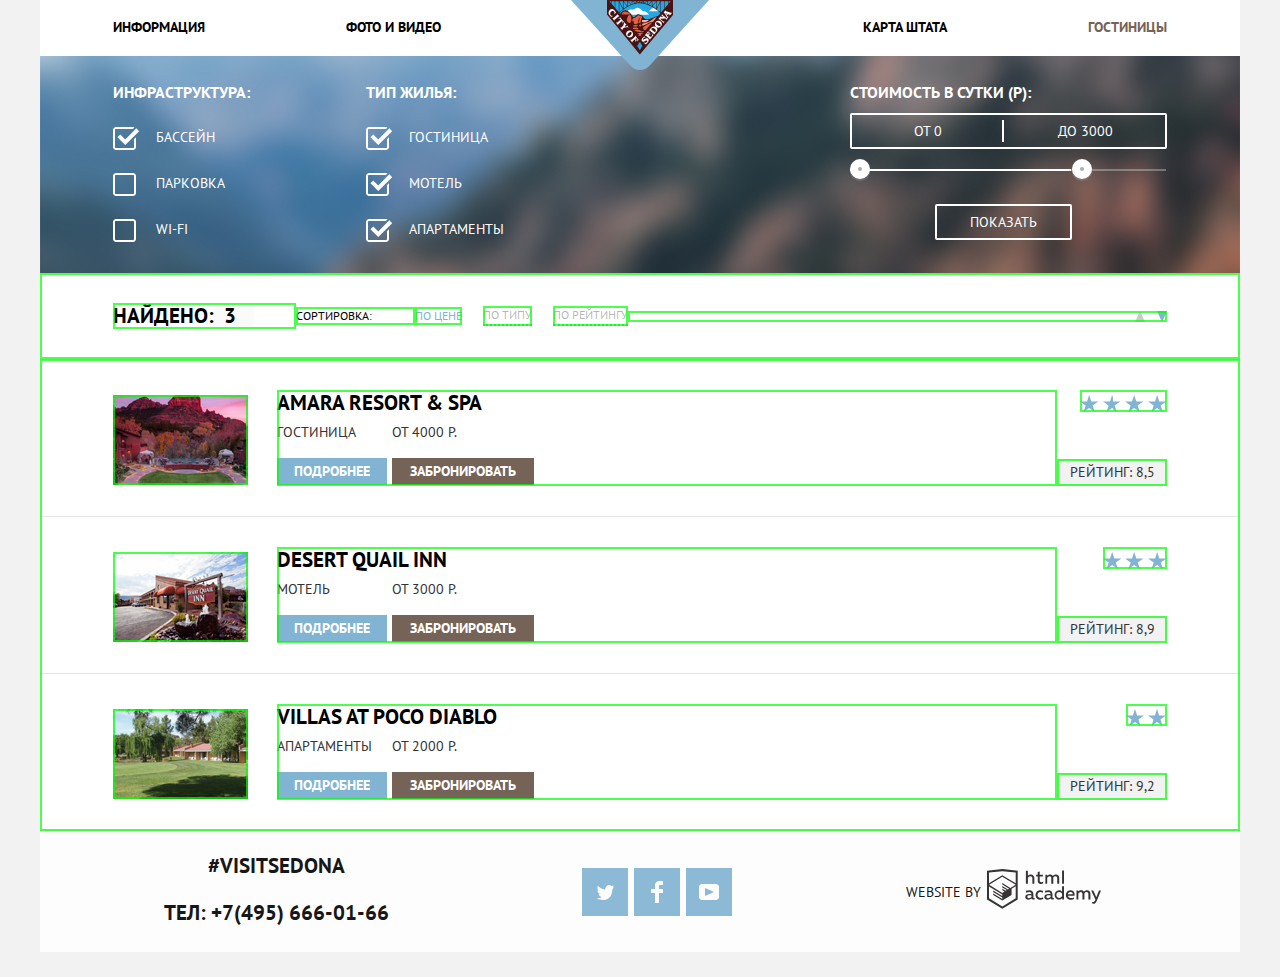
==== catalog.html @ e99c2988 "Сетка на флексах для внутренней страницы" ====
<!DOCTYPE html>
<html class="page" lang="ru">
  <head>
    <meta charset="utf-8">
    <title>HTML Academy: Седона</title>
    <link rel="icon" href="favicon-32.ico">
    <link rel="icon" href="favicon-32.svg" type="image/svg+xml">
    <link rel="apple-touch-icon" href="favicon-152.png">
    <link rel="manifest" href="manifest.webmanifest">
    <link rel="stylesheet" href="css/normalize.css">
    <link rel="stylesheet" href="css/style.css">
  </head>
  <body class="page-body">
    <div сlass="container">
      <header class="catalog-header">
        <nav class="main-navigation">
          <a class="main-header-logo" href="index.html">
            <img src="img/logo.svg" width="138" height="70" alt="Логотип города Седона">
          </a>
          <ul class="site-navigation">
            <li><a href="#">Информация</a></li>
            <li><a href="#">Фото и видео</a></li>
            <li><a href="#">Карта штата</a></li>
            <li class="site-navigation-current"><a>Гостиницы</a></li>
          </ul>
        </nav>
      </header>
      <main class="catalog-content">
        <h1 class="visually-hidden">Поиск гостиницы</h1>
        <section class="filter">
          <h2 class="visually-hidden">Фильтр по гостиницам</h2>
          <form class="form-filter" method="get" action="https://echo.htmlacademy.ru">
              <fieldset class="filter-facilities">
                <legend>Инфраструктура:</legend>
                <ul>
                    <li>
                      <input class="checkbox" type="checkbox" name="pool" id="filter-pool" checked>
                      <label for="filter-pool">Бассейн</label>   
                    </li>
                    <li>
                      <input class="checkbox" type="checkbox" name="parking" id="filter-parking">
                      <label for="filter-parking">Парковка</label>
                    </li>
                    <li>
                      <input class="checkbox" type="checkbox" name="wifi" id="filter-wifi">
                      <label for="filter-wifi">Wi-Fi</label>
                    </li>
                  </ul>
              </fieldset>
              <fieldset class="filter-type">
                <legend>Тип жилья:</legend>
                <ul>
                  <li>
                    <input class="checkbox" type="checkbox" name="hotel" id="filter-hotel" checked>
                    <label for="filter-hotel">Гостиница</label>
                  </li>
                  <li>
                    <input class="checkbox" type="checkbox" name="motel" id="filter-motel" checked>
                    <label for="filter-motel">Мотель</label>
                  </li>
                  <li>    
                    <input class="checkbox" type="checkbox" name="aparts" id="filter-aparts" checked>
                    <label for="filter-aparts">Апартаменты</label>
                  </li>
              </ul>
              </fieldset>
              <fieldset class="filter-cost">
                  <legend>Стоимость в сутки (Р):</legend>
                    <div class="range-filter">
                      <div class="cost-range">
                        <label for="filter-min-cost">От
                        <input class="input-cost" type="number" name="min-cost" id="filter-min-cost" value="0" min="0" max="4000">
                        </label>
                        <svg width="2" height="22" viewBox="0 0 2 22" fill="none" xmlns="http://www.w3.org/2000/svg">
                          <rect width="2" height="22" fill="white"/>
                        </svg>
                        <label for="filter-max-cost">До
                        <input class="input-cost" type="number" name="max-cost" id="filter-max-cost" value="3000" min="0" max="4000">
                        </label>
                      </div>
                      <div class="range-controls">
                        <div class="scale">
                          <div class="bar" style="width: 70%; margin-left: 0%"></div>
                        </div>
                        <div class="toggle toggle-min" tabindex="0" style="left: 0%"></div>
                        <div class="toggle toggle-max" tabindex="0" style="left: 70%"></div>
                      </div>
                    </div>
                    <button class="filter-button" type="submit">Показать</button>      
                </fieldset>
                
            </form>
        </section>
        <section class="sorting">
          <h2 class="visually-hidden">Сортировка</h2>
          <label>Найдено:<input class="sorting-number" type="number" name="found-amount" disabled value="3"></label>
          <span>Сортировка:</span>
          <ul class="sorting-buttons">
            <li>
              <button type="button" disabled>По цене</button>
            </li>
            <li>
              <button type="button">По типу</button>
            </li>
            <li>
              <button type="button">По рейтингу</button>
            </li>
          </ul>
          <div class="buttons-up-down">
            <div class="sorting-ascending"></div>
            <div class="sorting-descending"></div>
          </div>
        </section>
        <section class="result">
          <h2 class="visually-hidden">Список найденных гостиниц</h2>
          <ul class="result-list">
              <li class="result-item">
                  <img class="item-picture" src="img/amara.jpg" width="135" height="90" alt="Фото гостиницы Amara Resort & Spa">
                  <span class="stars stars-4">4 звезды</span>
                  <div class="item-info">
                    <h3><a class="result-item-name hotel" href="#">Amara Resort & Spa</a></h3>
                    <p class="item-price">
                      <span>Гостиница</span>
                      <span>От 4000 Р.</span>
                    </p>
                    <div class="list-buttons">
                      <a class="detailed" href="#">Подробнее</a>
                      <button class="reserve" type="submit">Забронировать</button>
                    </div>
                    
                  </div>
                  <span class="rating">Рейтинг: 8,5</span>
              </li>
              <li class="result-item">
                  <img class="item-picture" src="img/desert-inn.jpg" width="135" height="90" alt="Фото гостиницы Desert Quail Inn">
                  <span class="stars stars-3">3 звезды</span>
                  <div class="item-info">
                    <h3><a class="result-item-name motel" href="#">Desert Quail Inn</a></h3>
                    <p class="item-price">
                      <span>Мотель</span>
                      <span>От 3000 Р.</span>
                    </p>
                    <div class="list-buttons">
                      <a class="detailed" href="#">Подробнее</a>
                      <button class="reserve" type="submit">Забронировать</button>
                    </div>
                  
                  </div>
                  <span class="rating">Рейтинг: 8,9</span>
              </li>
              <li class="result-item">
                  <img class="item-picture" src="img/villas.jpg" width="135" height="90" alt="Фото гостиницы Villas at Poco Diablo">
                  <span class="stars stars-2">2 звезды</span>
                  <div class="item-info">
                    <h3><a class="result-item-name apparts" href="#">Villas at Poco Diablo</a></h3>
                    <p class="item-price">
                      <span>Апартаменты</span>
                      <span>От 2000 Р.</span>
                    </p>
                    <div class="list-buttons">
                      <a class="detailed" href="#">Подробнее</a>
                      <button class="reserve" type="submit">Забронировать</button>
                    </div>
                  
                  </div>
                  <span class="rating">Рейтинг: 9,2</span>
              </li>
          </ul>
    
        </section>

      </main>
      <footer class="main-footer">
    
        <div class="footer-contacts catalog">
          <section class="contacts">
            <h2 class="visually-hidden">Контактная информация</h2>
            <p>#visitsedona</p>
            <a class="footer-phone" href="tel:+74956660166">тел: +7(495) 666-01-66</a>
          </section>
          <section class="social">
            <h2 class="visually-hidden">Ссылки на соцсети</h2>
            <ul class="social-icons">
              <li>
                <a class="social-button twitter" href="#">
                  <svg width="17" height="17" viewBox="0 0 17 17" fill="none" xmlns="http://www.w3.org/2000/svg">
                    <path d="M10.95 1.14409C12.635 0.648089 13.934 1.41409 14.527 2.32309C15.2 2.09209 15.858 1.84209 16.538 1.61509C16.5249 2.30145 16.2117 2.94761 15.681 3.38309C16.366 3.55309 16.985 2.89209 16.985 2.89209C16.816 3.89209 15.979 4.68009 15.422 4.91609C15.191 11.6661 12.247 16.1331 5.34501 15.9981H4.89901C4.48901 15.9981 0.735007 15.5381 0.00100708 14.1111C2.27201 14.3071 3.89401 13.6891 4.69401 12.9341C3.73401 12.6341 2.01501 12.4571 1.71501 9.98409C2.06401 10.0901 2.27901 10.2121 2.90501 10.1031C1.70501 9.24709 0.374007 8.53009 0.448007 6.33009C0.733007 6.65809 1.51501 6.86609 1.78801 6.80209C1.08501 6.56109 -0.181993 3.44209 0.894007 1.85009C2.71201 3.70409 4.62901 5.45609 8.04601 5.62309C8.25401 3.33009 9.18301 1.79309 10.95 1.14409Z" fill="white"/>
                  </svg>
                  <span class="visually-hidden">Twitter</span>
                </a>
              </li>
              <li>
                <a class="social-button facebook" href="#">
                  <svg width="12" height="22" viewBox="0 0 12 22" fill="none" xmlns="http://www.w3.org/2000/svg">
                    <path d="M12 4V0H8C5.79086 0 4 1.79086 4 4V8H0V12H4V22H8V12H12V8H8V4H12Z" fill="white"/>
                  </svg>
                  <span class="visually-hidden">Facebook</span>
                </a>
              </li>
              <li>
                <a class="social-button youtube" href="#">
                  <svg width="20" height="16" viewBox="0 0 20 16" fill="none" xmlns="http://www.w3.org/2000/svg">
                    <path fill-rule="evenodd" clip-rule="evenodd" d="M3 0H17C18.65 0 20 1.35 20 3V13C20 14.65 18.65 16 17 16H3C1.35 16 0 14.65 0 13V3C0 1.35 1.35 0 3 0ZM6.027 4.002V11.998L15.014 8L6.027 4.002Z" fill="white"/>
                  </svg>
                  <span class="visually-hidden">YouTube</span>
                </a>
              </li>
            </ul>
          </section>
          <p class="copyright">Website by 
            <a class="copyright-link" href="https://htmlacademy.ru/intensive/htmlcss">
              <svg width="115" height="41" viewBox="0 0 115 41" fill="none" xmlns="http://www.w3.org/2000/svg">
                <path fill-rule="evenodd" clip-rule="evenodd" d="M15.5197 1.05737H15.3509L0 2.71895V31.4945L15.3509 40.8382L30.7018 31.4945V2.71895L15.5197 1.05737ZM77.0183 2.62185H75.0876V15.7311H77.0183V2.62185ZM40.8619 2.63264V7.76843C41.6131 6.9864 42.6386 6.5436 43.7105 6.53843C44.6823 6.47908 45.6329 6.84495 46.3253 7.54479C47.0177 8.24462 47.3866 9.21244 47.3399 10.2068V15.7634H45.367V10.4658C45.4231 9.94897 45.2754 9.43059 44.9566 9.02553C44.6377 8.62047 44.174 8.36218 43.6683 8.3079H43.3518C42.3456 8.36979 41.4321 8.9295 40.9041 9.80764V15.7634H38.8995V2.63264H40.8619ZM77.0183 31.4837H75.2775V30.0595C74.4828 31.1353 73.23 31.7538 71.9119 31.7211C69.4751 31.5528 67.5825 29.4822 67.5825 26.9845C67.5825 24.4867 69.4751 22.4162 71.9119 22.2479C73.1195 22.2052 74.2818 22.7203 75.0771 23.6505V18.3205H77.0183V31.4837ZM47.0656 30.0595C47.263 30.0515 47.4583 30.0152 47.6459 29.9516V31.3866C47.2482 31.5404 46.826 31.6172 46.4009 31.6132C45.6482 31.6769 44.9394 31.2429 44.639 30.5342C43.7036 31.31 42.5302 31.7227 41.3261 31.6995C39.733 31.6995 38.256 30.804 38.256 28.9482C38.256 26.65 40.3661 25.9379 42.1702 25.9379C42.9402 25.9505 43.707 26.0408 44.4596 26.2076V25.884C44.4596 24.805 43.6578 23.9742 42.1491 23.9742C41.0585 23.9764 39.9804 24.2116 38.9839 24.6647V22.8305C40.0678 22.451 41.204 22.2506 42.3495 22.2371C44.8394 22.2371 46.3693 23.4455 46.3693 26.1753V29.4121C46.3546 29.5668 46.401 29.721 46.4981 29.8406C46.5951 29.9601 46.7349 30.035 46.8862 30.0487H47.0656V30.0595ZM40.2711 28.8403C40.298 29.229 40.4761 29.5905 40.7655 29.844C41.055 30.0974 41.4317 30.2217 41.8115 30.189H41.9275C42.8819 30.1906 43.7973 29.8022 44.4702 29.11V27.5779C43.842 27.4414 43.2026 27.3655 42.5605 27.3513C41.5055 27.3513 40.2817 27.7074 40.2817 28.8403H40.2711ZM56.0229 22.9384C55.1962 22.4632 54.2596 22.2246 53.3115 22.2479H52.9422C51.7332 22.2873 50.5891 22.8166 49.7619 23.7192C48.9347 24.6218 48.4923 25.8236 48.5321 27.06V27.5024C48.6957 30.0004 50.805 31.8921 53.2482 31.7318C54.2519 31.7555 55.2477 31.5452 56.1601 31.1168V29.2718C55.3769 29.7215 54.4945 29.9591 53.5963 29.9624C52.5199 30.0288 51.4963 29.4793 50.9385 28.5356C50.3806 27.5918 50.3806 26.4095 50.9385 25.4658C51.4963 24.522 52.5199 23.9725 53.5963 24.039C54.461 24.0357 55.3066 24.2989 56.0229 24.7942V22.9384ZM66.1514 30.0595C66.3488 30.0515 66.5441 30.0152 66.7317 29.9516V31.3866C66.334 31.5404 65.9118 31.6172 65.4867 31.6132C64.734 31.6769 64.0252 31.2429 63.7248 30.5342C62.7894 31.31 61.616 31.7227 60.4119 31.6995C58.8188 31.6995 57.3417 30.804 57.3417 28.9482C57.3417 26.65 59.4518 25.9379 61.256 25.9379C62.0259 25.9505 62.7928 26.0408 63.5454 26.2076V25.884C63.5454 24.805 62.7436 23.9742 61.2349 23.9742C60.1443 23.9764 59.0662 24.2116 58.0697 24.6647V22.8305C59.1536 22.451 60.2897 22.2506 61.4353 22.2371C63.9252 22.2371 65.455 23.4455 65.455 26.1753V29.4121C65.4404 29.5668 65.4868 29.721 65.5838 29.8406C65.6809 29.9601 65.8207 30.035 65.972 30.0487H66.1514V30.0595ZM59.855 29.8481C59.5632 29.5943 59.3837 29.2311 59.3569 28.8403H59.378C59.378 27.7074 60.5385 27.3513 61.6569 27.3513C62.299 27.3655 62.9383 27.4414 63.5665 27.5779V29.11C62.8937 29.8022 61.9782 30.1906 61.0239 30.189H60.9078C60.5263 30.2247 60.1469 30.1019 59.855 29.8481ZM69.3271 26.9305C69.3271 25.2859 70.6308 23.9526 72.239 23.9526L72.2601 24.0066C73.4742 24.0066 74.5742 24.7382 75.0665 25.8732V28.0311C74.5856 29.1871 73.4673 29.9296 72.239 29.9084C70.6308 29.9084 69.3271 28.5752 69.3271 26.9305ZM83.3486 22.2479C86.8408 22.2479 88.0541 25.1395 87.4844 27.7397H80.922C81.1436 29.3582 82.6839 30.0163 84.2876 30.0163C85.2509 30.0196 86.2027 29.8021 87.0729 29.3797V31.1061C86.0736 31.5421 84.9939 31.7519 83.9078 31.7211C81.2385 31.7211 78.8963 30.189 78.8963 26.9521C78.8362 25.7502 79.2482 24.5736 80.0408 23.6841C80.8334 22.7945 81.9408 22.2658 83.1165 22.2155H83.3486V22.2479ZM80.8693 26.1753C80.9704 24.8237 82.1216 23.8104 83.4436 23.9095H83.4858C84.1064 23.8531 84.7196 24.08 85.1612 24.5295C85.6028 24.979 85.8275 25.6051 85.7752 26.24H80.8693V26.1753ZM89.489 31.4621V22.4961H91.2298V23.575C91.9777 22.7197 93.041 22.2229 94.1628 22.2047C95.2951 22.1328 96.3712 22.7163 96.9482 23.7153C97.7407 22.8335 98.8477 22.3161 100.018 22.2803C100.952 22.2327 101.859 22.6011 102.507 23.2901C103.154 23.9792 103.478 24.9213 103.394 25.8732V31.4837H101.39V25.9271C101.437 25.4734 101.306 25.0191 101.024 24.6647C100.743 24.3104 100.336 24.0852 99.8917 24.039H99.6174C98.7512 24.0941 97.9525 24.536 97.4335 25.2474V31.4837H95.4289V25.9271C95.4728 25.47 95.3357 25.0139 95.0481 24.6611C94.7606 24.3082 94.3467 24.088 93.8991 24.0497H93.6881C92.7466 24.1344 91.8915 24.6449 91.3564 25.4416V31.5161H89.5312L89.489 31.4621ZM113.977 22.4745H111.972L109.324 29.2718L106.306 22.4853H104.196L108.417 31.5484L108.237 32.0016C107.72 33.3611 107.003 34.0516 106.053 34.0516C105.75 34.0548 105.447 34.0112 105.156 33.9221V35.6161C105.536 35.7125 105.926 35.7632 106.317 35.7671C107.646 35.7671 108.902 35.0226 109.851 32.6813L113.977 22.4745ZM52.689 6.78658V3.54974L50.7266 4.01369V6.73264H49.144V8.49132H50.7899V12.9905C50.7231 13.817 51.0244 14.6301 51.61 15.2038C52.1955 15.7775 53.0028 16.0505 53.8073 15.9468C54.5996 15.9535 55.3875 15.8259 56.139 15.5692V13.8429C55.5727 14.0781 54.9672 14.199 54.356 14.199C53.2165 14.199 52.689 13.8105 52.689 12.6237V8.5129H55.8541V6.78658H52.689ZM58.3862 15.7526V6.75421H60.1376V7.83316C60.8811 6.97655 61.9403 6.476 63.0601 6.45211C64.1624 6.38099 65.2146 6.93142 65.8032 7.88711C66.5958 7.00534 67.7028 6.48794 68.8734 6.45211C69.8138 6.41462 70.7233 6.79859 71.364 7.50353C72.0046 8.20846 72.3126 9.16418 72.2073 10.1205V15.7418H70.2028V10.1853C70.2499 9.73151 70.1184 9.27721 69.8373 8.92287C69.5561 8.56853 69.1485 8.34334 68.7046 8.29711H68.4619C67.5957 8.35228 66.797 8.7942 66.278 9.50553V15.7418H64.2734V10.1853C64.3206 9.73151 64.1891 9.27721 63.9079 8.92287C63.6268 8.56853 63.2191 8.34334 62.7752 8.29711H62.5326C61.5911 8.38181 60.736 8.89229 60.2009 9.68895V15.7634H58.3862V15.7526ZM28.6972 30.3033L28.7078 30.2968L28.6972 30.3184V30.3033ZM28.6972 18.3205V30.3033L15.3509 38.4321L2.00459 30.3184V18.5147L15.2876 26.6068V28.0311L6.18257 22.5284V23.9418L15.3404 29.5632V31.0629L6.19312 25.4955V26.9521L15.3509 32.5734L24.5826 26.9197V20.8129L28.6972 18.3205ZM28.7078 16.7776L25.0362 18.9355L23.3482 20.0145L15.3087 15.0837V16.4971L22.156 20.7266L22.0083 20.8237L20.9532 21.4063L15.2876 17.9537V19.3995L19.761 22.1184L18.706 22.8413L15.3298 20.7913V22.2047L17.5454 23.5426L15.2982 24.9021L2.11009 16.864L15.3087 8.72869L28.7078 16.7776ZM15.2876 7.27211L28.7078 15.3534V4.56395L15.3615 3.12895L2.01514 4.56395V15.3534L15.2876 7.27211Z" fill="#231F20"/>
              </svg>
              <span class="visually-hidden">Логотип HTML Academy</span>
            </a>
          </p>
        </div>
      </footer>
    </div>
  </body>
</html>
---- css/style.css ----
@font-face {
  font-family: "PT Sans";
  font-weight: 400;
  font-style: normal;
  src:local("PT Sans"),
  url(../fonts/PTSans.woff) format("woff"),
  url(../fonts/PTSans.woff2) format("woff2");
}
@font-face {
  font-family: "PT Sans";
  font-weight: 700;
  font-style: normal;
  src:local("PT Sans"),
  url(../fonts/PTSans-Bold.woff) format("woff"),
  url(../fonts/PTSans-Bold.woff2) format("woff2");
}

:root {
  --basic-white: #ffffff;
  --basic-black: #000000;
  --basic-blue: #81b3d2;
  --basic-grey: #F2F2F2;
  --add-grey: #eeeeee;
  --basic-brown: #766357;
  --special-brown-hover:#604E43;
  --special-brown-active:#503E33;
  --special-blue-hover:#669EC0;
  --special-blue-active:#5496BD;
  --special-disabled: #6A6A6A;
  --shadow-color: rgba(0, 1, 1, 0.2);
  --special-grey: #333333;
  --rating-grey:#666666;
  --basic-line:#E5E5E5;
  --text-active: rgba(255, 255, 255, 0.3);
  --link-active: rgba(0, 0, 0, 0.3);
  --up-triangle: #cacaca;
  --toggle: #ABABAB;
  --toggle-shadow: rgba(171, 171, 171, 0.3);
  --copyright-active: #BDBBBC;
}
.page {
  height: 100%;
}
.page-body {
  width: 1200px;
  margin: 0;
  padding: 0 40px;
  background-color: var(--basic-grey);
  font-family: "PT Sans", Arial, sans-serif;
  font-weight: 400;
  font-size: 14px;
  line-height: 26px;
  color: var(--basic-black);
  text-transform: uppercase;
  min-height: 100%;
}
.container {
  margin: 0 auto;
  background-color: var(--basic-white);
  padding: 0;
  text-align: center;
  box-shadow: 0px 5px 15px var(--shadow-color);
  display: grid;
  grid-template-rows: min-content 1fr min-content ;
}
.site-navigation {
  list-style: none;
  text-align: left;
  padding: 0;
  display: flex;
  flex-direction: row;
  justify-content: center; 
}

.site-navigation li:nth-of-type(2) {
  flex-grow: 3;
}
.site-navigation li:nth-of-type(1) {
  flex-grow: 1;
}
.site-navigation li:nth-of-type(3) {
  flex-grow: 1;
}
.site-navigation a {
  text-decoration: none;
  color: var(--basic-black);
  font-weight: 700;
}
.site-navigation a:hover, .site-navigation a:focus {
  color: var(--basic-blue);
}
.site-navigation a:active {
  color: var(--basic-black);
  opacity: 0.3;
}
.main-header {
  background-color: var(--basic-blue);
  background-image: url("../img/mask.svg"), url("../img/index-bg.jpg");
  background-size: auto, 1200px 509px;
  background-position: 0 509px, 0 55px;
  background-repeat: no-repeat;
  display: grid;
  height: 564px;    
}
.main-header-logo {
  position: absolute;
  margin: 0;
  padding: 0;
  left: 571px;
}
.welcome-intro {
  justify-self: center;
}
.main-navigation {
  background-color: var(--basic-white);
  height: 56px;
  padding: 0 73px;
}
.intro {
  font-size: 21px;
  font-weight: 700;
}
.features-list, .add-feature-list {
  padding: 0;
  margin: 0;
}
.feature-item {
  line-height: 21px;
  list-style: none;
  background-color: var(--add-grey);
}
.main-feature-item {
  background-color: var(--basic-blue);
  color: var(--basic-white);
  display: flex;
  flex-wrap: wrap;
}

.add-feature-list, .add-feature-list li {
  background-color: var(--basic-white); 
  color: var(--basic-black);
  margin: 0;
}
.features-list {
  display: grid;
  grid-template-columns: 1fr 1fr 1fr;
  grid-template-rows: 256px 330px 256px 256px;
}
.feature-description {
  min-width: 400px;
  margin: auto;
}
.feature-item:first-child {
  grid-column: 1/4;
  grid-row: 1/2;
}
.feature-item:nth-child(2) {
  grid-column: 1/4;
  grid-row: 3/4; 
}
.feature-item:nth-child(3) {
  padding-top: 47px;
  grid-column: 1/2;
  grid-row: 4/5; 
}
.feature-item:nth-child(4) {
  padding-top: 47px;
  grid-column: 2/3;
  grid-row: 4/5;
}
.feature-item:nth-child(5) {
  padding-top: 47px;
  grid-column: 3/4;
  grid-row: 4/5;
  
}
.add-feature-list {
  display: flex;
  list-style: none;
}
.add-feature-item {
  
  width:400px;
  height: 330px;
}
.feature-item h3, .feature-item h4 {
  font-size: 21px;
  font-weight: 700;
  line-height: 21px;
}
.accomodation::before {
  content: url("../img/icon-accomodation.svg");
  display: block;
  padding-top: 60px;
  padding-bottom: 29px;
}
.meals::before {
  content: url("../img/icon-meals.svg");
  display: block;
  padding-top: 60px;
  padding-bottom: 29px;
}
.souvenirs::before {
  content: url("../img/icon-souvenirs.svg");
  display: block;
  padding-top: 60px;
  padding-bottom: 29px;
}
.search h2 {
  font-size: 30px;
  font-weight: 700;
  line-height: 24px;
  margin-top: 58px;
}
.search p {
  line-height: 24px;
}
.main-button {
  font-weight: 700;
  font-size: 21px;
  background-color: var(--basic-brown);
  color: var(--basic-white);
  font-family: inherit;
  line-height: 26px;
  text-transform: uppercase;
  border: none;
  width: 568px;
  height: 86px;
  margin-top: 24px;
}
.main-button:hover, .main-button:focus {
  background-color: var(--special-brown-hover);
  color: var(--basic-white);
  border: none;
}
.main-button:active {
  background-color: var(--special-brown-active);
  color: rgba(255, 255, 255, 0.3);
  border: none;
  outline: none;
}

.main-footer {
  padding-top: 1px;
}
.footer-contacts {
  font-weight: 700;
  font-size: 21px;
  background-color: var(--basic-white);
  opacity: 0.9;
  margin-top: -120px;
  display: grid;
  grid-template-columns:  1fr 1fr 1fr ;
  grid-template-rows: 120px;
  justify-content: center;
  padding: 0 73px;
  vertical-align: middle;  
}
.contacts {
  width: 327px;
  margin: 0;
  vertical-align: middle;
  justify-self: end;
  text-align: center;
}
.footer-contacts.catalog {
  margin-top: 0;
}
.footer-phone {
  text-decoration: none;
  color: var(--basic-black);
}
.social {
  width: 400px;
  display: flex;
  flex-direction: row;
  justify-content: center;
  align-items: center;
}
.social-icons {
  display: flex;
  flex-direction: row;
  justify-content: center;
  align-items: center;
}
.social-button {
  display: flex;
  text-decoration: none;
  width: 46px;
  height: 48px;  
  background-color: var(--basic-blue);
  margin-right: 6px;
  text-align: center;
  justify-content: center;
  align-items: center;
}
.social-button:hover, .social-button:focus {
  background-color: var(--special-blue-hover);
}
.social-button:active {
  background-color: var(--special-blue-active);
}
.social-button.twitter:active, .social-button.facebook:active, .social-button.youtube:active {
  fill-opacity: 0.3;
}

.social li {
  list-style: none;
}

.copyright {
  font-weight: 400;
  font-size: 14px;
  line-height: 26px;
  text-align: center;
  width: 327px;
  position: relative;
  display: flex;
  justify-content: center;
  align-items: center;
}
.copyright-link path:hover, .copyright-link path:focus {
  fill: var(--basic-blue);
}

.copyright-link path:active {
  fill: var(--copyright-active);
}
.copyright svg {
  margin-left: 6px;
}

.visually-hidden {
  position: absolute;
  clip: rect(0 0 0 0);
  width: 1px;
  height: 1px;
  margin: -1px;
}
/*catalog*/
.catalog-header {
  padding: 0;
  background-color: var(--basic-white);
  display: grid;
}
.catalog-content, .content {
  background-color: var(--basic-white);
}
.catalog-content {
  display: grid;
  grid-template-rows: min-content min-content 1fr;
}
.filter {
  background-color: var(--basic-blue);
  background: url("../img/filter-bg.jpg") no-repeat;
  padding: 0 73px;
  min-height: 217px;
}
.form-filter {
  margin-top: 26px;
  display: flex;
  flex-wrap: wrap;
  justify-content: space-between;
}

.filter-facilities, .filter-type, .filter-cost {
  border: none;
  text-align: left;
  padding: 0; 
  margin: 0;
}
.filter-facilities ul, .filter-type ul, .filter-cost ul {
  list-style: none;
  padding-left: 0;
  line-height: 21px;
  color: var(--basic-white);
  margin: 0;
  margin-top: 24px;
}
.filter-facilities legend, .filter-type legend, .filter-cost legend {
  font-size: 16px;
  line-height: 21px;
  font-weight: 700;
  color: var(--basic-white);
}
.filter-facilities {
  flex-grow: 1;
}
.filter-type {
  flex-grow: 3;
}

.checkbox {
  display: none;
}

.checkbox+label::before {
  content: "";
  display: inline-block;
  width: 27px;
  height: 23px;
  vertical-align: top;
  background: url("../img/checkbox-off.svg") no-repeat;
  border-radius: 2px;
  margin-right: 16px;
  margin-bottom: 23px;
  margin-top: 0;
}
.checkbox:checked+label::before {
  background: url("../img/checkbox-on.svg"); 
}
.checkbox:disabled+label::before {
  background: url("../img/checkbox-off-disabled.svg");
}
.checkbox:checked:disabled+label::before {
  background: url("../img/checkbox-on-disabled.svg");
}
.cost-range {
  border: 2px solid var(--basic-white);
  box-sizing: border-box;
  border-radius: 2px;
  width: 317px;
  height: 36px;
  color: var(--basic-white);
  line-height: 21px;
  position: relative;
  display: flex;
  justify-content: space-between;
  align-items: center;
  padding: 0;
  padding-left: 62px;
  padding-right: 26px;
  box-sizing: border-box;
}
.cost-range svg {
  position: absolute;
  top: 5px;
  left: 150px;
}
.input-cost {
  font: inherit;
  color: var(--basic-white);
  line-height: 21px;
  border: none;
  width: 58px;
  background-color: transparent;
  padding: 0;
  margin: 0;
}
.range-filter {
  margin: 10px 0 0;
}
.range-controls {
  position: relative;
}
.range-controls .toggle {
  position: absolute;
  top: -10px;
  left: 0;
  width: 4px;
  height: 4px;
  background-color: var(--toggle);
  border: 8px solid var(--basic-white);
  border-radius: 50%;
  box-shadow: 0 2px 1px 0 var(--toggle-shadow);
  cursor: pointer;
}
.range-controls .toggle-max{
  left:160px;
}
.range-controls .scale {
  height: 2px;
  width: 316px;
  background-color: var(--text-active);
  margin-top: 20px;
}
.range-controls .bar {
  height: 2px;
  background-color: var(--basic-white);
  width: 80%;
}
.filter-button {
  font-family: inherit;
  font-size: 14px;
  font-weight: 400;
  line-height: 21px;
  color: var(--basic-white);
  border: 2px solid var(--basic-white);
  box-sizing: border-box;
  border-radius: 2px;
  background-color: transparent;
  text-transform: uppercase;
  width: 137px;
  height: 36px;
  outline: none;
  margin-top: 33px;
  margin-left: 85px;
}
.filter-button:hover, .filter-button:focus {
  color: var(--basic-black);
  background-color: var(--basic-white);
}
.site-navigation-current a, .site-navigation-current a:hover, .site-navigation-current a:active {
  color: var(--basic-brown); 
}
.sorting {
  padding: 0 73px;
  min-height: 86px;
  outline: 2px solid rgba(0, 255, 0, 0.7);
  outline-offset: -2px;
  display: flex;
  justify-content: space-between;
  align-items: center;
}
.sorting-buttons {
  list-style: none;
  font-size: 12px;
  line-height: 18px;
  padding: 0;
  margin: 0;
  display: flex;
  justify-content: space-between;
  align-items: center;
  flex-grow: 1;
}
.sorting label, .sorting span{
  flex-grow: 1;
}

.sorting-buttons li, .sorting label, .sorting span {
  outline: 2px solid rgba(0, 255, 0, 0.7);
  outline-offset: -2px;
}
.sorting-buttons button {
  border: none;
  background: transparent;
  font: inherit;
 
  text-transform: uppercase;
  color: var(--link-active);
  border-bottom: 2px dotted var(--basic-blue);
  padding: 0;
  margin: 0;
  
}
.sorting span {
  font-size: 12px;
  line-height: 18px;
}
.sorting-buttons button:disabled {
  color: var(--basic-blue);
  border: none;
}
.sorting-buttons button:hover, .sorting-buttons button:focus {
  color: var(--basic-blue);
  outline: none;
}
.sorting-buttons button:active {
  color: var(--basic-black);
  border-bottom:none;
}
.buttons-up-down {
  display: flex;
  justify-content: flex-end;
  flex-grow: 12;
  outline: 2px solid rgba(0, 255, 0, 0.7);
  outline-offset: -2px;
}
.sorting-ascending {
  cursor: pointer;
  width: 0;
	height: 0;
  margin-right: 12px;
	border-left: 5.5px solid transparent;
	border-right: 5.5px solid transparent;
	border-bottom: 11px solid var(--up-triangle);
}
.sorting-descending {
  cursor: pointer;
  width: 0;
	height: 0;
	border-left: 5.5px solid transparent;
	border-right: 5.5px solid transparent;
	border-top: 11px solid var(--basic-blue);
}

.sorting-ascending:disabled {
  border-bottom: 11px solid var(--up-triangle);
}
.sorting-ascending:hover {
  border-bottom: 11px solid var(--basic-black);
}
.sorting-ascending:active {
  border-bottom: 11px solid var(--basic-blue);
}
.sorting-descending {
  border-top: 11px solid var(--basic-blue);
}
.sorting-descending:hover {
  border-top: 11px solid var(--basic-black);
}
.sorting-descending:active {
  border-top: 11px solid var(--basic-blue);
}
.sorting-number, .sorting label {
  color: var(--basic-black);
  font-family: inherit;
  font-size: 21px;
  font-weight: 700;
  border: none;
  padding: 0;
  margin: 0;
}
.sorting-number {
  width: 30px;
  padding-left: 10px;
}
.result {
  outline: 2px solid rgba(0, 255, 0, 0.7);
  outline-offset: -2px;
}
.result-list {
  list-style: none;
  text-align: left;
  padding: 0;
  margin: 0;
}
.result-item-name {
  font-size: 21px;
  font-weight: 700;
  text-decoration: none;
  color: var(--basic-black);
}
.item-info h3 {
  padding: 0;
  margin: 0;
}
.result-item-name:hover, .result-item:focus {
  color: var(--basic-blue);
}
.result-item-name:active {
  color: var(--link-active);
}

.result-list span {
  line-height: 21px;
  color: var(--special-grey);
}
.result-item {
  border-top: 1px solid var(--basic-line);
  display: grid;
  grid-template-columns: min-content 1fr min-content ;
  grid-template-rows: 1fr 1fr 1fr;
  padding: 30px 73px;
}
.item-picture {
  grid-column: 1/2;
  grid-row: 1/4;
  outline: 2px solid rgba(0, 255, 0, 0.7);
  outline-offset: -2px;
  margin-right: 29px;
  margin-top: 5px;
}
.item-info {
  grid-column: 2/3;
  grid-row: 1/4;
  outline: 2px solid rgba(0, 255, 0, 0.7);
  outline-offset: -2px;
}
.stars {
  color: var(--basic-white);
  grid-column: 3/4;
  grid-row: 1/2;
  outline: 2px solid rgba(0, 255, 0, 0.7);
  outline-offset: -2px;
  justify-self: end;
  display: block;
  background: url(../img/star.svg) space ;
  background-position: bottom;
  height: 22px;
}

.result-item:last-child {
  border-bottom: 1px solid var(--basic-line);
}
.rating {
  color: var(--rating-grey);
  display: block;
  border: none;
  box-sizing: border-box;
  background-color: var(--basic-grey);
  width: 110px;
  height: 27px;
  line-height: 21px;
  grid-column: 3/4;
  grid-row: 3/4;
  outline: 2px solid rgba(0, 255, 0, 0.7);
  outline-offset: -2px;
  text-align: center;
  padding: 0;
  margin-top: 5px;
  display: flex;
  justify-content: center;
  align-items: center;
}

.stars.stars-4 {
  width: 87px;
  color: transparent;
}
.stars.stars-3 {
  width: 64px;
  color: transparent;
}
.stars.stars-2 {
  width: 41px;
  color: transparent;
}
.item-price {
  display: flex;
  padding: 0;
  margin: 0; 
  margin-top: 5px;
  margin-bottom: 15px; 
}
.item-price span {
  margin-right: 5px;
  width: 110px ;
}
.list-buttons {
  display: flex;
}
.detailed {
  margin-right: 5px;
  width: 110px ;
  background-color: var(--basic-blue);
  text-decoration: none;
  color: var(--basic-white);
  line-height: 21px;
  font-weight: 700;
  text-align: center;
  padding-top: 3px;
}
.detailed:hover, .detailed:focus {
  background-color: var(--special-blue-hover);
}
.detailed:active {
  background-color: var(--special-blue-active);
  color: var(--text-active);  
}

.reserve  {
  width: 142px;
  height: 27px;
  font-family: inherit;
  text-transform: uppercase;
  color: var(--basic-white);
  outline: none;
  line-height: 21px;
  font-weight: 700;
  border:none;
  background-color: var(--basic-brown);
}
.reserve:hover, .reserve:focus {
  background-color: var(--special-brown-hover);
}
.reserve:active {
  background-color: var(--special-brown-active);
  color: var(--text-active);  
}
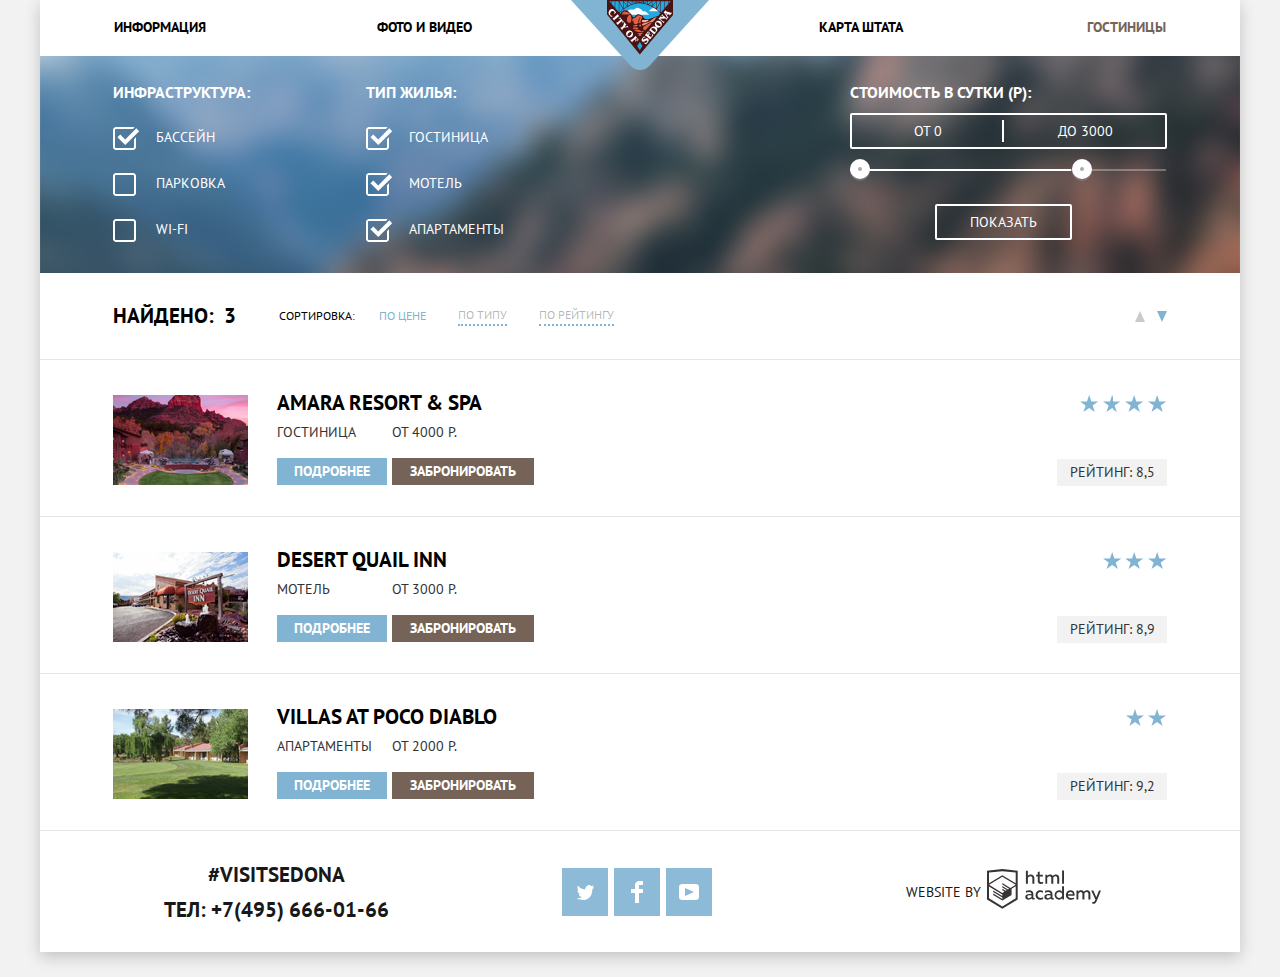
==== commit f0729450: "Сетка на флексах для внутренней страницы" ====
--- a/catalog.html
+++ b/catalog.html
@@ -11,7 +11,7 @@
     <link rel="stylesheet" href="css/style.css">
   </head>
   <body class="page-body">
-    <div сlass="container">
+    <div class="container">
       <header class="catalog-header">
         <nav class="main-navigation">
           <a class="main-header-logo" href="index.html">
--- a/css/style.css
+++ b/css/style.css
@@ -71,15 +71,16 @@
   flex-direction: row;
   justify-content: center; 
 }
-
-.site-navigation li:nth-of-type(2) {
-  flex-grow: 3;
-}
-.site-navigation li:nth-of-type(1) {
-  flex-grow: 1;
-}
-.site-navigation li:nth-of-type(3) {
-  flex-grow: 1;
+.site-navigation li {
+  width: 263px;
+}
+.site-navigation li:nth-of-type(1), .site-navigation li:nth-of-type(2) {
+  display: flex;
+  justify-content: flex-start;
+}
+.site-navigation li:nth-of-type(3), .site-navigation li:nth-of-type(4) {
+  display: flex;
+  justify-content: flex-end;
 }
 .site-navigation a {
   text-decoration: none;
@@ -135,7 +136,6 @@
   display: flex;
   flex-wrap: wrap;
 }
-
 .add-feature-list, .add-feature-list li {
   background-color: var(--basic-white); 
   color: var(--basic-black);
@@ -172,7 +172,6 @@
   padding-top: 47px;
   grid-column: 3/4;
   grid-row: 4/5;
-  
 }
 .add-feature-list {
   display: flex;
@@ -239,7 +238,6 @@
   border: none;
   outline: none;
 }
-
 .main-footer {
   padding-top: 1px;
 }
@@ -259,9 +257,14 @@
 .contacts {
   width: 327px;
   margin: 0;
-  vertical-align: middle;
-  justify-self: end;
-  text-align: center;
+  display: flex;
+  flex-direction: column;
+  justify-content: center;
+  align-items: center;
+}
+.contacts p {
+  margin: 0;
+  margin-bottom: 9px;
 }
 .footer-contacts.catalog {
   margin-top: 0;
@@ -303,11 +306,11 @@
 .social-button.twitter:active, .social-button.facebook:active, .social-button.youtube:active {
   fill-opacity: 0.3;
 }
-
-.social li {
+.social ul {
   list-style: none;
-}
-
+  padding: 0;
+  margin: 0;
+}
 .copyright {
   font-weight: 400;
   font-size: 14px;
@@ -329,7 +332,6 @@
 .copyright svg {
   margin-left: 6px;
 }
-
 .visually-hidden {
   position: absolute;
   clip: rect(0 0 0 0);
@@ -362,7 +364,6 @@
   flex-wrap: wrap;
   justify-content: space-between;
 }
-
 .filter-facilities, .filter-type, .filter-cost {
   border: none;
   text-align: left;
@@ -506,8 +507,6 @@
 .sorting {
   padding: 0 73px;
   min-height: 86px;
-  outline: 2px solid rgba(0, 255, 0, 0.7);
-  outline-offset: -2px;
   display: flex;
   justify-content: space-between;
   align-items: center;
@@ -521,27 +520,17 @@
   display: flex;
   justify-content: space-between;
   align-items: center;
-  flex-grow: 1;
-}
-.sorting label, .sorting span{
-  flex-grow: 1;
-}
-
-.sorting-buttons li, .sorting label, .sorting span {
-  outline: 2px solid rgba(0, 255, 0, 0.7);
-  outline-offset: -2px;
+  width: 235px;
 }
 .sorting-buttons button {
   border: none;
   background: transparent;
   font: inherit;
- 
   text-transform: uppercase;
   color: var(--link-active);
   border-bottom: 2px dotted var(--basic-blue);
   padding: 0;
   margin: 0;
-  
 }
 .sorting span {
   font-size: 12px;
@@ -562,9 +551,7 @@
 .buttons-up-down {
   display: flex;
   justify-content: flex-end;
-  flex-grow: 12;
-  outline: 2px solid rgba(0, 255, 0, 0.7);
-  outline-offset: -2px;
+  width: 528px;
 }
 .sorting-ascending {
   cursor: pointer;
@@ -583,7 +570,6 @@
 	border-right: 5.5px solid transparent;
 	border-top: 11px solid var(--basic-blue);
 }
-
 .sorting-ascending:disabled {
   border-bottom: 11px solid var(--up-triangle);
 }
@@ -614,10 +600,7 @@
 .sorting-number {
   width: 30px;
   padding-left: 10px;
-}
-.result {
-  outline: 2px solid rgba(0, 255, 0, 0.7);
-  outline-offset: -2px;
+  background-color: transparent;
 }
 .result-list {
   list-style: none;
@@ -641,7 +624,6 @@
 .result-item-name:active {
   color: var(--link-active);
 }
-
 .result-list span {
   line-height: 21px;
   color: var(--special-grey);
@@ -656,30 +638,23 @@
 .item-picture {
   grid-column: 1/2;
   grid-row: 1/4;
-  outline: 2px solid rgba(0, 255, 0, 0.7);
-  outline-offset: -2px;
   margin-right: 29px;
   margin-top: 5px;
 }
 .item-info {
   grid-column: 2/3;
   grid-row: 1/4;
-  outline: 2px solid rgba(0, 255, 0, 0.7);
-  outline-offset: -2px;
 }
 .stars {
   color: var(--basic-white);
   grid-column: 3/4;
   grid-row: 1/2;
-  outline: 2px solid rgba(0, 255, 0, 0.7);
-  outline-offset: -2px;
   justify-self: end;
   display: block;
   background: url(../img/star.svg) space ;
   background-position: bottom;
   height: 22px;
 }
-
 .result-item:last-child {
   border-bottom: 1px solid var(--basic-line);
 }
@@ -694,8 +669,6 @@
   line-height: 21px;
   grid-column: 3/4;
   grid-row: 3/4;
-  outline: 2px solid rgba(0, 255, 0, 0.7);
-  outline-offset: -2px;
   text-align: center;
   padding: 0;
   margin-top: 5px;
@@ -703,7 +676,6 @@
   justify-content: center;
   align-items: center;
 }
-
 .stars.stars-4 {
   width: 87px;
   color: transparent;
@@ -748,7 +720,6 @@
   background-color: var(--special-blue-active);
   color: var(--text-active);  
 }
-
 .reserve  {
   width: 142px;
   height: 27px;
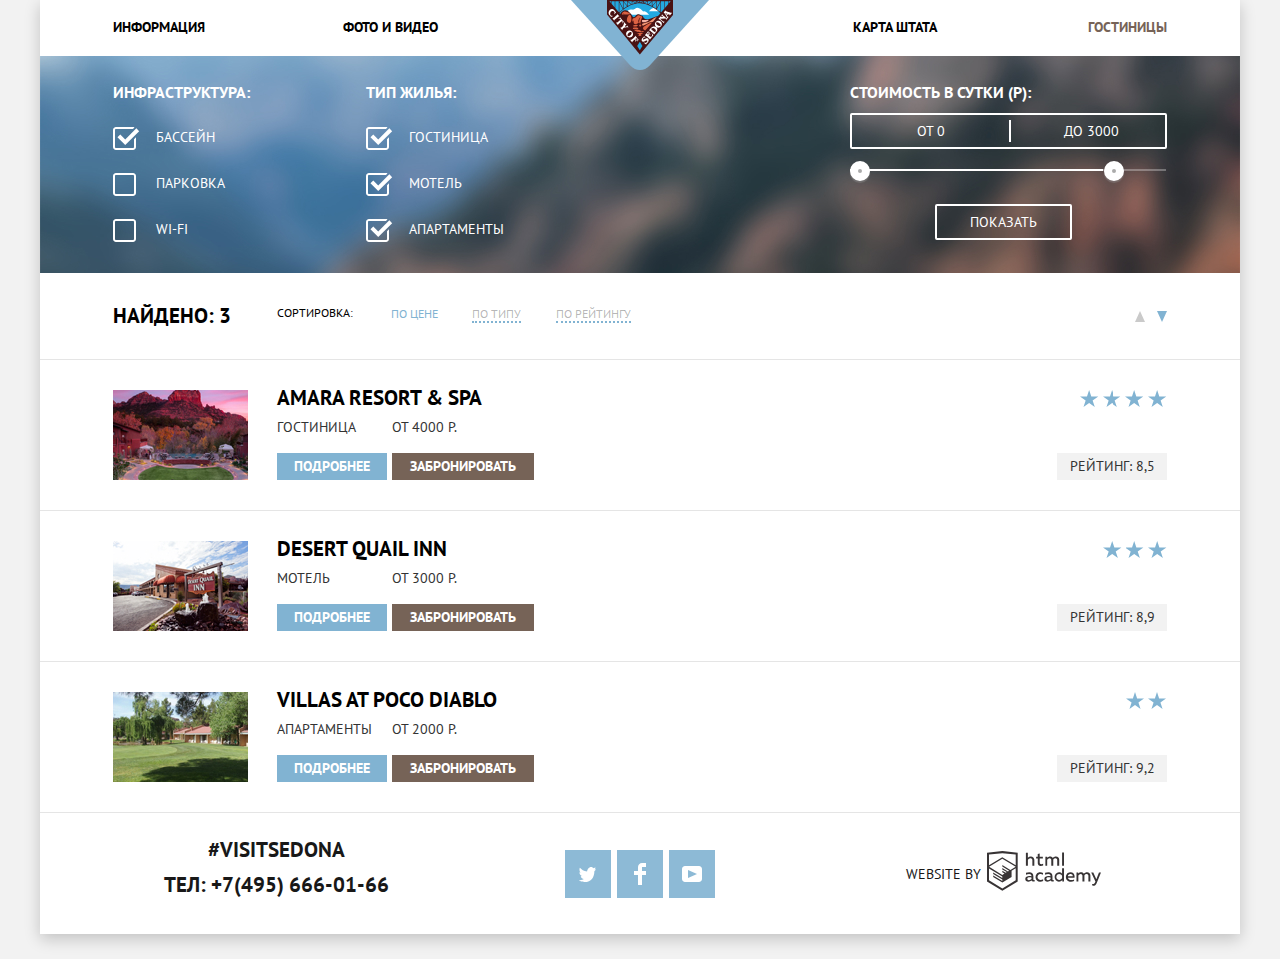
==== commit 4f3acd51: "Декоративные элементы на главной странице" ====
--- a/catalog.html
+++ b/catalog.html
@@ -80,15 +80,14 @@
                       </div>
                       <div class="range-controls">
                         <div class="scale">
-                          <div class="bar" style="width: 70%; margin-left: 0%"></div>
+                          <div class="bar" style="width: 80%; margin-left: 0%"></div>
                         </div>
                         <div class="toggle toggle-min" tabindex="0" style="left: 0%"></div>
-                        <div class="toggle toggle-max" tabindex="0" style="left: 70%"></div>
+                        <div class="toggle toggle-max" tabindex="0" style="left: 80%"></div>
                       </div>
                     </div>
                     <button class="filter-button" type="submit">Показать</button>      
-                </fieldset>
-                
+                </fieldset>                
             </form>
         </section>
         <section class="sorting">
@@ -97,18 +96,18 @@
           <span>Сортировка:</span>
           <ul class="sorting-buttons">
             <li>
-              <button type="button" disabled>По цене</button>
+              <a class="current-sorting">По цене</a>
             </li>
             <li>
-              <button type="button">По типу</button>
+              <a href="">По типу</a>
             </li>
             <li>
-              <button type="button">По рейтингу</button>
+              <a href="">По рейтингу</a>
             </li>
           </ul>
           <div class="buttons-up-down">
-            <div class="sorting-ascending"></div>
-            <div class="sorting-descending"></div>
+            <a href="" class="sorting-ascending"></a>
+            <a href="" class="sorting-descending"></a>
           </div>
         </section>
         <section class="result">
@@ -116,7 +115,7 @@
           <ul class="result-list">
               <li class="result-item">
                   <img class="item-picture" src="img/amara.jpg" width="135" height="90" alt="Фото гостиницы Amara Resort & Spa">
-                  <span class="stars stars-4">4 звезды</span>
+                  <div class="stars stars-4"><span class="visually-hidden">4 звезды</span></div>
                   <div class="item-info">
                     <h3><a class="result-item-name hotel" href="#">Amara Resort & Spa</a></h3>
                     <p class="item-price">
@@ -133,7 +132,7 @@
               </li>
               <li class="result-item">
                   <img class="item-picture" src="img/desert-inn.jpg" width="135" height="90" alt="Фото гостиницы Desert Quail Inn">
-                  <span class="stars stars-3">3 звезды</span>
+                  <div class="stars stars-3"><span class="visually-hidden">3 звезды</span></div>
                   <div class="item-info">
                     <h3><a class="result-item-name motel" href="#">Desert Quail Inn</a></h3>
                     <p class="item-price">
@@ -150,7 +149,7 @@
               </li>
               <li class="result-item">
                   <img class="item-picture" src="img/villas.jpg" width="135" height="90" alt="Фото гостиницы Villas at Poco Diablo">
-                  <span class="stars stars-2">2 звезды</span>
+                  <div class="stars stars-2"><span class="visually-hidden">2 звезды</span></div>
                   <div class="item-info">
                     <h3><a class="result-item-name apparts" href="#">Villas at Poco Diablo</a></h3>
                     <p class="item-price">
@@ -160,18 +159,14 @@
                     <div class="list-buttons">
                       <a class="detailed" href="#">Подробнее</a>
                       <button class="reserve" type="submit">Забронировать</button>
-                    </div>
-                  
+                    </div>                  
                   </div>
                   <span class="rating">Рейтинг: 9,2</span>
-              </li>
-          </ul>
-    
+              </li>              
+          </ul>    
         </section>
-
       </main>
-      <footer class="main-footer">
-    
+      <footer class="main-footer">    
         <div class="footer-contacts catalog">
           <section class="contacts">
             <h2 class="visually-hidden">Контактная информация</h2>
--- a/css/style.css
+++ b/css/style.css
@@ -28,6 +28,7 @@
   --special-blue-active:#5496BD;
   --special-disabled: #6A6A6A;
   --shadow-color: rgba(0, 1, 1, 0.2);
+  --modal-shadow: rgba(0, 1, 1, 0.15);
   --special-grey: #333333;
   --rating-grey:#666666;
   --basic-line:#E5E5E5;
@@ -37,13 +38,14 @@
   --toggle: #ABABAB;
   --toggle-shadow: rgba(171, 171, 171, 0.3);
   --copyright-active: #BDBBBC;
+  --input-focus: #EBEBEB;
 }
 .page {
   height: 100%;
 }
 .page-body {
   width: 1200px;
-  margin: 0;
+  margin: 0 auto;
   padding: 0 40px;
   background-color: var(--basic-grey);
   font-family: "PT Sans", Arial, sans-serif;
@@ -68,15 +70,19 @@
   text-align: left;
   padding: 0;
   display: flex;
+  flex-wrap: wrap;
   flex-direction: row;
-  justify-content: center; 
+  justify-content: flex-start; 
 }
 .site-navigation li {
-  width: 263px;
+  width: 230px;
 }
 .site-navigation li:nth-of-type(1), .site-navigation li:nth-of-type(2) {
   display: flex;
   justify-content: flex-start;
+}
+.site-navigation li:nth-of-type(3) {
+  flex-grow: 2;
 }
 .site-navigation li:nth-of-type(3), .site-navigation li:nth-of-type(4) {
   display: flex;
@@ -107,19 +113,29 @@
   position: absolute;
   margin: 0;
   padding: 0;
-  left: 571px;
+  left: 531px;
 }
 .welcome-intro {
   justify-self: center;
+  object-fit: contain;
+  width: 457px;
+  height: 351px;
 }
 .main-navigation {
   background-color: var(--basic-white);
   height: 56px;
   padding: 0 73px;
+  position: relative;
 }
 .intro {
   font-size: 21px;
   font-weight: 700;
+  margin-top: 43px;
+  margin-bottom: 0;
+}
+.features-title {
+  margin-top: 43px;
+  margin-bottom: 52px;
 }
 .features-list, .add-feature-list {
   padding: 0;
@@ -129,13 +145,22 @@
   line-height: 21px;
   list-style: none;
   background-color: var(--add-grey);
+  padding: 0;
+  height: 256px;
 }
 .main-feature-item {
   background-color: var(--basic-blue);
   color: var(--basic-white);
   display: flex;
   flex-wrap: wrap;
-}
+  width: auto;
+}
+.main-feature-item img {
+  width: 800px;
+  height: 256px;
+  object-fit: contain;
+}
+
 .add-feature-list, .add-feature-list li {
   background-color: var(--basic-white); 
   color: var(--basic-black);
@@ -144,75 +169,114 @@
 .features-list {
   display: grid;
   grid-template-columns: 1fr 1fr 1fr;
-  grid-template-rows: 256px 330px 256px 256px;
+  width: 100%;
 }
 .feature-description {
-  min-width: 400px;
-  margin: auto;
+  width: 400px;
+  margin-top: 47px;
+}
+.feature-item {
+  width: auto;
 }
 .feature-item:first-child {
   grid-column: 1/4;
-  grid-row: 1/2;
+  height: auto;
 }
 .feature-item:nth-child(2) {
   grid-column: 1/4;
-  grid-row: 3/4; 
 }
 .feature-item:nth-child(3) {
-  padding-top: 47px;
   grid-column: 1/2;
-  grid-row: 4/5; 
 }
 .feature-item:nth-child(4) {
-  padding-top: 47px;
   grid-column: 2/3;
-  grid-row: 4/5;
 }
 .feature-item:nth-child(5) {
-  padding-top: 47px;
   grid-column: 3/4;
-  grid-row: 4/5;
 }
 .add-feature-list {
   display: flex;
+  flex-wrap: wrap;
+  justify-content: space-around;
   list-style: none;
+  width: 100%;
 }
 .add-feature-item {
-  
-  width:400px;
+  width: auto;
   height: 330px;
+}
+.add-feature-item p {
+  padding-right: 10px;
+  padding-left: 10px;
+  width: 380px;
 }
 .feature-item h3, .feature-item h4 {
   font-size: 21px;
   font-weight: 700;
   line-height: 21px;
+}
+.feature-item h3 {
+  margin: 0;
+  margin-bottom: 28px;
+}
+.feature-item h4 {
+  margin-top: 0;
+  margin-bottom: 25px;
+}
+.feature-item p {
+  box-sizing: border-box;
+  margin: 0;
+  margin-top: 23px;
+}
+.feature-description p {
+  margin-top: 22px;
+}
+.feature-description:nth-child(2) {
+  margin-top: 50px;
+}
+.feature-item img {
+  width: 800px;
+  height: 256px;
 }
 .accomodation::before {
   content: url("../img/icon-accomodation.svg");
   display: block;
-  padding-top: 60px;
-  padding-bottom: 29px;
+  margin-top: 60px;
+  margin-bottom: 25px;
 }
 .meals::before {
   content: url("../img/icon-meals.svg");
   display: block;
-  padding-top: 60px;
-  padding-bottom: 29px;
+  margin-top: 61px;
+  margin-bottom: 26px;
 }
 .souvenirs::before {
   content: url("../img/icon-souvenirs.svg");
   display: block;
-  padding-top: 60px;
-  padding-bottom: 29px;
+  margin-top: 55px;
+  margin-bottom: 25px;
+}
+.search {
+  display: flex;
+  flex-direction: column;
+  justify-content: center;
+  align-items: center;
 }
 .search h2 {
   font-size: 30px;
   font-weight: 700;
   line-height: 24px;
   margin-top: 58px;
+  margin-bottom: 10px;
+  padding-right: 10px;
 }
 .search p {
+  width: 435px;
+  height: 95px;
   line-height: 24px;
+  margin: 0;
+  display: flex;
+  align-items: center;
 }
 .main-button {
   font-weight: 700;
@@ -225,7 +289,8 @@
   border: none;
   width: 568px;
   height: 86px;
-  margin-top: 24px;
+  margin-top: 19px;
+  padding: 0;
 }
 .main-button:hover, .main-button:focus {
   background-color: var(--special-brown-hover);
@@ -234,19 +299,25 @@
 }
 .main-button:active {
   background-color: var(--special-brown-active);
-  color: rgba(255, 255, 255, 0.3);
+  color: var(--text-active);
   border: none;
   outline: none;
 }
 .main-footer {
   padding-top: 1px;
+  position: relative;
+}
+.main-footer iframe {
+  width: 1199px; 
+  height: 594px;
+  border: none;
 }
 .footer-contacts {
   font-weight: 700;
   font-size: 21px;
   background-color: var(--basic-white);
   opacity: 0.9;
-  margin-top: -120px;
+  margin-top: -129px;
   display: grid;
   grid-template-columns:  1fr 1fr 1fr ;
   grid-template-rows: 120px;
@@ -259,11 +330,12 @@
   margin: 0;
   display: flex;
   flex-direction: column;
-  justify-content: center;
+  justify-content: flex-start;
   align-items: center;
 }
 .contacts p {
   margin: 0;
+  margin-top: 23px;
   margin-bottom: 9px;
 }
 .footer-contacts.catalog {
@@ -310,23 +382,25 @@
   list-style: none;
   padding: 0;
   margin: 0;
+  margin-left: 5px;
 }
 .copyright {
   font-weight: 400;
   font-size: 14px;
   line-height: 26px;
   text-align: center;
+  margin: 0;
   width: 327px;
+  height: 120px;
   position: relative;
   display: flex;
   justify-content: center;
   align-items: center;
 }
-.copyright-link path:hover, .copyright-link path:focus {
+.copyright-link:hover path, .copyright-link:focus path {
   fill: var(--basic-blue);
 }
-
-.copyright-link path:active {
+.copyright-link:active path {
   fill: var(--copyright-active);
 }
 .copyright svg {
@@ -370,13 +444,17 @@
   padding: 0; 
   margin: 0;
 }
-.filter-facilities ul, .filter-type ul, .filter-cost ul {
+.filter-facilities ul, .filter-type ul {
   list-style: none;
   padding-left: 0;
   line-height: 21px;
   color: var(--basic-white);
   margin: 0;
   margin-top: 24px;
+  display: flex;
+  flex-direction: column;
+  flex-wrap: wrap;
+  height: 145px;
 }
 .filter-facilities legend, .filter-type legend, .filter-cost legend {
   font-size: 16px;
@@ -402,7 +480,6 @@
   height: 23px;
   vertical-align: top;
   background: url("../img/checkbox-off.svg") no-repeat;
-  border-radius: 2px;
   margin-right: 16px;
   margin-bottom: 23px;
   margin-top: 0;
@@ -429,14 +506,14 @@
   justify-content: space-between;
   align-items: center;
   padding: 0;
-  padding-left: 62px;
-  padding-right: 26px;
+  padding-left: 65px;
+  padding-right: 20px;
   box-sizing: border-box;
 }
 .cost-range svg {
   position: absolute;
   top: 5px;
-  left: 150px;
+  left: 157px;
 }
 .input-cost {
   font: inherit;
@@ -446,8 +523,10 @@
   width: 58px;
   background-color: transparent;
   padding: 0;
-  margin: 0;
-}
+  padding-left: 0px;
+  margin: 0;
+}
+
 .range-filter {
   margin: 10px 0 0;
 }
@@ -456,7 +535,7 @@
 }
 .range-controls .toggle {
   position: absolute;
-  top: -10px;
+  top: -8px;
   left: 0;
   width: 4px;
   height: 4px;
@@ -520,31 +599,36 @@
   display: flex;
   justify-content: space-between;
   align-items: center;
-  width: 235px;
-}
-.sorting-buttons button {
-  border: none;
-  background: transparent;
-  font: inherit;
-  text-transform: uppercase;
+  width: 240px;
+  padding-left: 25px;
+  padding-bottom: 5px;
+}
+.sorting-buttons a {
+  text-decoration: none;
   color: var(--link-active);
   border-bottom: 2px dotted var(--basic-blue);
   padding: 0;
   margin: 0;
 }
+.sorting-buttons .current-sorting {
+  color: var(--basic-blue);
+  border: none;
+}
 .sorting span {
+  display: inline-block;
+  width: 75px;
+  padding-left: 20px;
+  padding-right: 5px;
+  padding-bottom: 6px;
   font-size: 12px;
   line-height: 18px;
 }
-.sorting-buttons button:disabled {
-  color: var(--basic-blue);
-  border: none;
-}
-.sorting-buttons button:hover, .sorting-buttons button:focus {
+
+.sorting-buttons a:hover, .sorting-buttons a:focus {
   color: var(--basic-blue);
   outline: none;
 }
-.sorting-buttons button:active {
+.sorting-buttons a:active {
   color: var(--basic-black);
   border-bottom:none;
 }
@@ -573,12 +657,7 @@
 .sorting-ascending:disabled {
   border-bottom: 11px solid var(--up-triangle);
 }
-.sorting-ascending:hover {
-  border-bottom: 11px solid var(--basic-black);
-}
-.sorting-ascending:active {
-  border-bottom: 11px solid var(--basic-blue);
-}
+
 .sorting-descending {
   border-top: 11px solid var(--basic-blue);
 }
@@ -599,8 +678,9 @@
 }
 .sorting-number {
   width: 30px;
-  padding-left: 10px;
+  padding-left: 5px;
   background-color: transparent;
+  text-align: left;
 }
 .result-list {
   list-style: none;
@@ -617,6 +697,7 @@
 .item-info h3 {
   padding: 0;
   margin: 0;
+  margin-top: -5px;
 }
 .result-item-name:hover, .result-item:focus {
   color: var(--basic-blue);
@@ -639,7 +720,9 @@
   grid-column: 1/2;
   grid-row: 1/4;
   margin-right: 29px;
-  margin-top: 5px;
+  width: 135px;
+  height: 90px;
+  object-fit: contain;
 }
 .item-info {
   grid-column: 2/3;
@@ -652,7 +735,7 @@
   justify-self: end;
   display: block;
   background: url(../img/star.svg) space ;
-  background-position: bottom;
+  background-position: top;
   height: 22px;
 }
 .result-item:last-child {
@@ -671,7 +754,7 @@
   grid-row: 3/4;
   text-align: center;
   padding: 0;
-  margin-top: 5px;
+  margin-top: 3px;
   display: flex;
   justify-content: center;
   align-items: center;
@@ -740,4 +823,182 @@
   color: var(--text-active);  
 }
 
-
+/*search-form*/
+
+.modal {
+  background-color: var(--basic-white);
+  width: 568px;
+  height: 395px;
+  box-shadow: 0px 7px 15px var(--modal-shadow);
+  position: absolute;
+  left: 316px;
+  top:0;
+}
+.search-form {
+  box-sizing: border-box;
+  padding: 55px;
+  width: 568px;
+  height: 395px;
+  display: flex;
+  flex-direction: row;
+  flex-wrap: wrap;
+}
+.search-button {
+  width: 458px;
+  height: 58px;
+  background-color: var(--basic-blue);
+  padding: 0;
+  margin: 0;
+  margin-top: 24px;
+  text-transform: uppercase;
+  font-family: inherit;
+  font-size: 21px;
+  line-height: 26px;
+  font-weight: 700;
+  color: var(--basic-white);
+  outline: none;
+  border: none; 
+}
+.search-button:hover {
+  background-color: var(--special-blue-hover);
+}
+.search-button:active {
+  background-color: var(--special-blue-active);
+  color: var(--text-active);
+}
+.search-form label {
+  text-transform: uppercase;
+  font-family: inherit;
+  text-align: left;
+  font-size: 14px;
+  line-height: 26px;
+  font-weight: 700;
+  color: var(--basic-black);
+  padding: 0;
+  margin: 0;
+  position: relative;
+  display: flex;
+  justify-content: space-between;
+  align-items: center;
+  margin-bottom: 30px;
+}
+.search-form label:last-of-type {
+  box-sizing: border-box;
+  padding-left: 50px;
+}
+.search-form input {
+  height: 38px;
+  font-family: inherit;
+  font-size: 14px;
+  font-weight: 700;
+  line-height: 26px;
+  box-sizing: border-box;
+  border: none;
+  background-color: var(--basic-grey);
+  outline: none;
+}
+
+.date-in, .date-out {
+  width: 458px;
+}
+
+.check-in-date, .check-out-date {
+  width: 346px;
+  padding-left: 12px;
+}
+.check-in-date::placeholder, .check-out-date::placeholder {
+  color: var(--basic-black);
+  font-family: inherit;
+  font-size: 14px;
+  line-height: 26px;
+  font-weight: 700;
+  text-transform: uppercase;
+}
+.date-in::after, .date-out::after {
+  content: "";
+  width: 21px;
+  height: 23px;
+  background-image: url("../img/calendar.svg");
+  background-repeat: no-repeat;
+  background-position: 0 0;
+  position: absolute;
+  top: 7px;
+  right: 10px;
+}
+.date-in:hover::after, .date-out:hover::after {
+  background-image: url("../img/calendar-hover.svg");
+}
+.date-in:active::after, .date-out:active::after {
+  background-image: url("../img/calendar-active.svg");
+}
+.adults {
+  width: 114px;
+  color: var(--basic-black);
+  font-family: inherit;
+  font-size: 14px;
+  line-height: 26px;
+  font-weight: 700;
+  text-transform: uppercase;
+  text-align: center;
+  padding: 0;
+}
+
+.kids {
+  width: 114px;
+  color: var(--basic-black);
+  font-family: inherit;
+  font-size: 14px;
+  line-height: 26px;
+  font-weight: 700;
+  text-transform: uppercase;
+  text-align: center;
+}
+.adults-number {
+  width: 226px;
+}
+.kids-number {
+  width: 232px;
+}
+.adults::-webkit-outer-spin-button,
+.adults::-webkit-inner-spin-button,
+.kids::-webkit-outer-spin-button,
+.kids::-webkit-inner-spin-button {
+  -webkit-appearance: none;
+}
+.adults-number::before, .kids-number::before {
+  
+  content: "";
+  background-image: url("../img/min-button.svg");
+  background-repeat: no-repeat;
+  background-position: 0 0;
+  width: 12px;
+  height: 3px;
+  position: absolute;
+  top: 17px;
+  left: 125px;
+}
+.adults-number::after, .kids-number::after {
+  content: "";
+  background-image: url("../img/plus-button.svg");
+  background-repeat: no-repeat;
+  background-position: 0 0;
+  width: 11px;
+  height: 11px;
+  position: absolute;
+  top: 13px;
+  left: 200px;
+}
+
+.adults-number:hover::before, .kids-number:hover::before {
+  background-image: url("../img/min-button-hover.svg");
+}
+.adults-number:active::before, .kids-number:active::before {
+  background-image: url("../img/min-button-active.svg");
+}
+
+.adults-number:hover::after, .kids-number:hover::after {
+  background-image: url("../img/plus-button-hover.svg");
+}
+.adults-number:active::after, .kids-number:active::after {
+  background-image: url("../img/plus-button-active.svg");
+}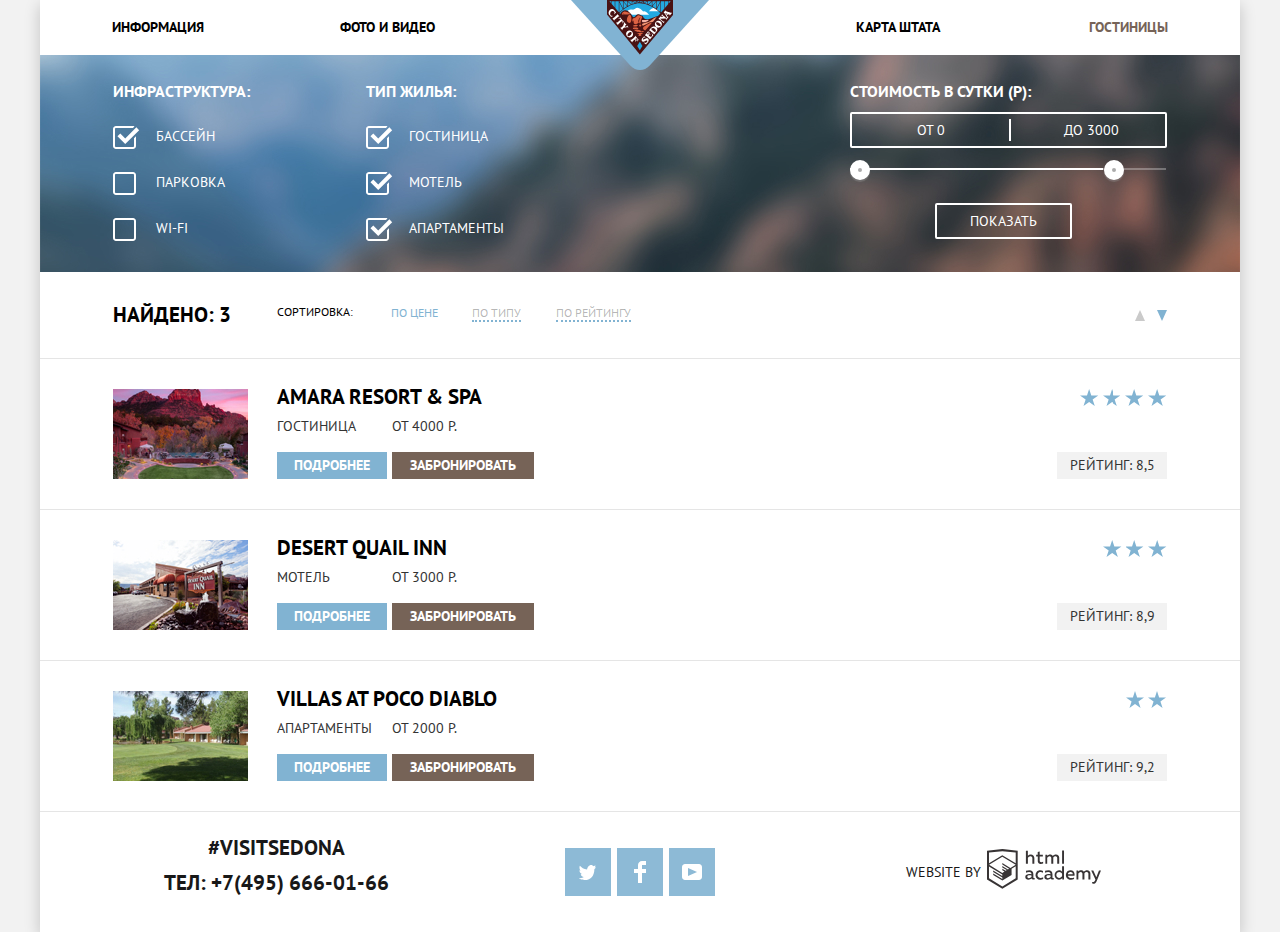
==== commit 684cfbb7: "Завершаем вёрстку главной страницы" ====
--- a/catalog.html
+++ b/catalog.html
@@ -113,57 +113,57 @@
         <section class="result">
           <h2 class="visually-hidden">Список найденных гостиниц</h2>
           <ul class="result-list">
-              <li class="result-item">
-                  <img class="item-picture" src="img/amara.jpg" width="135" height="90" alt="Фото гостиницы Amara Resort & Spa">
-                  <div class="stars stars-4"><span class="visually-hidden">4 звезды</span></div>
-                  <div class="item-info">
-                    <h3><a class="result-item-name hotel" href="#">Amara Resort & Spa</a></h3>
-                    <p class="item-price">
-                      <span>Гостиница</span>
-                      <span>От 4000 Р.</span>
-                    </p>
-                    <div class="list-buttons">
-                      <a class="detailed" href="#">Подробнее</a>
-                      <button class="reserve" type="submit">Забронировать</button>
-                    </div>
-                    
+            <li class="result-item">
+                <img class="item-picture" src="img/amara.jpg" width="135" height="90" alt="Фото гостиницы Amara Resort & Spa">
+                <div class="stars stars-4"><span class="visually-hidden">4 звезды</span></div>
+                <div class="item-info">
+                  <h3><a class="result-item-name hotel" href="#">Amara Resort & Spa</a></h3>
+                  <p class="item-price">
+                    <span>Гостиница</span>
+                    <span>От 4000 Р.</span>
+                  </p>
+                  <div class="list-buttons">
+                    <a class="detailed" href="#">Подробнее</a>
+                    <button class="reserve" type="submit">Забронировать</button>
                   </div>
-                  <span class="rating">Рейтинг: 8,5</span>
-              </li>
-              <li class="result-item">
-                  <img class="item-picture" src="img/desert-inn.jpg" width="135" height="90" alt="Фото гостиницы Desert Quail Inn">
-                  <div class="stars stars-3"><span class="visually-hidden">3 звезды</span></div>
-                  <div class="item-info">
-                    <h3><a class="result-item-name motel" href="#">Desert Quail Inn</a></h3>
-                    <p class="item-price">
-                      <span>Мотель</span>
-                      <span>От 3000 Р.</span>
-                    </p>
-                    <div class="list-buttons">
-                      <a class="detailed" href="#">Подробнее</a>
-                      <button class="reserve" type="submit">Забронировать</button>
-                    </div>
                   
+                </div>
+                <span class="rating">Рейтинг: 8,5</span>
+            </li>
+            <li class="result-item">
+                <img class="item-picture" src="img/desert-inn.jpg" width="135" height="90" alt="Фото гостиницы Desert Quail Inn">
+                <div class="stars stars-3"><span class="visually-hidden">3 звезды</span></div>
+                <div class="item-info">
+                  <h3><a class="result-item-name motel" href="#">Desert Quail Inn</a></h3>
+                  <p class="item-price">
+                    <span>Мотель</span>
+                    <span>От 3000 Р.</span>
+                  </p>
+                  <div class="list-buttons">
+                    <a class="detailed" href="#">Подробнее</a>
+                    <button class="reserve" type="submit">Забронировать</button>
                   </div>
-                  <span class="rating">Рейтинг: 8,9</span>
-              </li>
-              <li class="result-item">
-                  <img class="item-picture" src="img/villas.jpg" width="135" height="90" alt="Фото гостиницы Villas at Poco Diablo">
-                  <div class="stars stars-2"><span class="visually-hidden">2 звезды</span></div>
-                  <div class="item-info">
-                    <h3><a class="result-item-name apparts" href="#">Villas at Poco Diablo</a></h3>
-                    <p class="item-price">
-                      <span>Апартаменты</span>
-                      <span>От 2000 Р.</span>
-                    </p>
-                    <div class="list-buttons">
-                      <a class="detailed" href="#">Подробнее</a>
-                      <button class="reserve" type="submit">Забронировать</button>
-                    </div>                  
-                  </div>
-                  <span class="rating">Рейтинг: 9,2</span>
-              </li>              
-          </ul>    
+                
+                </div>
+                <span class="rating">Рейтинг: 8,9</span>
+            </li>
+            <li class="result-item">
+                <img class="item-picture" src="img/villas.jpg" width="135" height="90" alt="Фото гостиницы Villas at Poco Diablo">
+                <div class="stars stars-2"><span class="visually-hidden">2 звезды</span></div>
+                <div class="item-info">
+                  <h3><a class="result-item-name apparts" href="#">Villas at Poco Diablo</a></h3>
+                  <p class="item-price">
+                    <span>Апартаменты</span>
+                    <span>От 2000 Р.</span>
+                  </p>
+                  <div class="list-buttons">
+                    <a class="detailed" href="#">Подробнее</a>
+                    <button class="reserve" type="submit">Забронировать</button>
+                  </div>                  
+                </div>
+                <span class="rating">Рейтинг: 9,2</span>
+            </li>                
+        </ul>    
         </section>
       </main>
       <footer class="main-footer">    
--- a/css/style.css
+++ b/css/style.css
@@ -48,7 +48,7 @@
   margin: 0 auto;
   padding: 0 40px;
   background-color: var(--basic-grey);
-  font-family: "PT Sans", Arial, sans-serif;
+  font-family: "PT Sans", "Arial", sans-serif;
   font-weight: 400;
   font-size: 14px;
   line-height: 26px;
@@ -63,11 +63,10 @@
   text-align: center;
   box-shadow: 0px 5px 15px var(--shadow-color);
   display: grid;
-  grid-template-rows: min-content 1fr min-content ;
+  grid-template-rows: min-content 1fr min-content;
 }
 .site-navigation {
   list-style: none;
-  text-align: left;
   padding: 0;
   display: flex;
   flex-wrap: wrap;
@@ -75,18 +74,26 @@
   justify-content: flex-start; 
 }
 .site-navigation li {
-  width: 230px;
+  width: 228px;
 }
 .site-navigation li:nth-of-type(1), .site-navigation li:nth-of-type(2) {
   display: flex;
   justify-content: flex-start;
 }
+.site-navigation li:nth-of-type(1) {
+  padding-left: 72px;
+}
 .site-navigation li:nth-of-type(3) {
-  flex-grow: 2;
+  display: flex;
+  justify-content: flex-end;
+  margin-left: auto;
 }
 .site-navigation li:nth-of-type(3), .site-navigation li:nth-of-type(4) {
   display: flex;
   justify-content: flex-end;
+}
+.site-navigation li:nth-of-type(4) {
+  padding-right: 72px;
 }
 .site-navigation a {
   text-decoration: none;
@@ -107,24 +114,29 @@
   background-position: 0 509px, 0 55px;
   background-repeat: no-repeat;
   display: grid;
-  height: 564px;    
+  grid-template-rows: min-content 1fr;
+  align-items: center;
+  min-height: 564px;    
 }
 .main-header-logo {
   position: absolute;
   margin: 0;
   padding: 0;
   left: 531px;
+  bottom: -22px;
+  top: 0;
+  width: 138px;
+  height: 70px;
 }
 .welcome-intro {
   justify-self: center;
-  object-fit: contain;
   width: 457px;
   height: 351px;
 }
 .main-navigation {
   background-color: var(--basic-white);
-  height: 56px;
-  padding: 0 73px;
+  min-height: 55px;
+  padding: 0;
   position: relative;
 }
 .intro {
@@ -146,14 +158,15 @@
   list-style: none;
   background-color: var(--add-grey);
   padding: 0;
-  height: 256px;
+  min-height: 256px;
+  width: 400px;
 }
 .main-feature-item {
   background-color: var(--basic-blue);
   color: var(--basic-white);
   display: flex;
   flex-wrap: wrap;
-  width: auto;
+  width: 1200px;
 }
 .main-feature-item img {
   width: 800px;
@@ -174,15 +187,14 @@
 .feature-description {
   width: 400px;
   margin-top: 47px;
-}
-.feature-item {
-  width: auto;
-}
+  padding-bottom: 30px;
+}
+
 .feature-item:first-child {
   grid-column: 1/4;
   height: auto;
 }
-.feature-item:nth-child(2) {
+.main-feature-item {
   grid-column: 1/4;
 }
 .feature-item:nth-child(3) {
@@ -202,14 +214,10 @@
   width: 100%;
 }
 .add-feature-item {
-  width: auto;
+  width: 400px;
   height: 330px;
 }
-.add-feature-item p {
-  padding-right: 10px;
-  padding-left: 10px;
-  width: 380px;
-}
+
 .feature-item h3, .feature-item h4 {
   font-size: 21px;
   font-weight: 700;
@@ -227,6 +235,12 @@
   box-sizing: border-box;
   margin: 0;
   margin-top: 23px;
+  padding-right: 40px;
+  padding-left: 40px;
+}
+.add-feature-item p {
+  padding-left: 50px;
+  padding-right: 50px;
 }
 .feature-description p {
   margin-top: 22px;
@@ -288,7 +302,7 @@
   text-transform: uppercase;
   border: none;
   width: 568px;
-  height: 86px;
+  min-height: 86px;
   margin-top: 19px;
   padding: 0;
 }
@@ -301,11 +315,10 @@
   background-color: var(--special-brown-active);
   color: var(--text-active);
   border: none;
-  outline: none;
 }
 .main-footer {
-  padding-top: 1px;
   position: relative;
+  overflow: hidden;
 }
 .main-footer iframe {
   width: 1199px; 
@@ -323,10 +336,12 @@
   grid-template-rows: 120px;
   justify-content: center;
   padding: 0 73px;
-  vertical-align: middle;  
+  align-items: center;
+  min-height: 120px; 
 }
 .contacts {
   width: 327px;
+  min-height: 120px;
   margin: 0;
   display: flex;
   flex-direction: column;
@@ -336,10 +351,11 @@
 .contacts p {
   margin: 0;
   margin-top: 23px;
-  margin-bottom: 9px;
+  padding-bottom: 9px;
 }
 .footer-contacts.catalog {
   margin-top: 0;
+  min-height: 120px;
 }
 .footer-phone {
   text-decoration: none;
@@ -391,7 +407,7 @@
   text-align: center;
   margin: 0;
   width: 327px;
-  height: 120px;
+  /*height: 120px;*/
   position: relative;
   display: flex;
   justify-content: center;
@@ -428,7 +444,8 @@
 }
 .filter {
   background-color: var(--basic-blue);
-  background: url("../img/filter-bg.jpg") no-repeat;
+  background-image: url("../img/filter-bg.jpg");
+  background-repeat: no-repeat;
   padding: 0 73px;
   min-height: 217px;
 }
@@ -451,10 +468,7 @@
   color: var(--basic-white);
   margin: 0;
   margin-top: 24px;
-  display: flex;
-  flex-direction: column;
-  flex-wrap: wrap;
-  height: 145px;
+  min-height: 145px;
 }
 .filter-facilities legend, .filter-type legend, .filter-cost legend {
   font-size: 16px;
@@ -571,8 +585,7 @@
   background-color: transparent;
   text-transform: uppercase;
   width: 137px;
-  height: 36px;
-  outline: none;
+  min-height: 36px;
   margin-top: 33px;
   margin-left: 85px;
 }
@@ -626,7 +639,6 @@
 
 .sorting-buttons a:hover, .sorting-buttons a:focus {
   color: var(--basic-blue);
-  outline: none;
 }
 .sorting-buttons a:active {
   color: var(--basic-black);
@@ -805,11 +817,10 @@
 }
 .reserve  {
   width: 142px;
-  height: 27px;
+  min-height: 27px;
   font-family: inherit;
   text-transform: uppercase;
   color: var(--basic-white);
-  outline: none;
   line-height: 21px;
   font-weight: 700;
   border:none;
@@ -856,10 +867,9 @@
   line-height: 26px;
   font-weight: 700;
   color: var(--basic-white);
-  outline: none;
   border: none; 
 }
-.search-button:hover {
+.search-button:hover, .search-button:focus {
   background-color: var(--special-blue-hover);
 }
 .search-button:active {
@@ -884,7 +894,7 @@
 }
 .search-form label:last-of-type {
   box-sizing: border-box;
-  padding-left: 50px;
+  
 }
 .search-form input {
   height: 38px;
@@ -894,10 +904,16 @@
   line-height: 26px;
   box-sizing: border-box;
   border: none;
+  outline: none;
   background-color: var(--basic-grey);
-  outline: none;
-}
-
+}
+.search-form input:hover {
+  background-color: var(--input-focus);
+}
+.search-form input:focus {
+  background-color: var(--basic-white);
+  border: 2px solid var(--basic-line);
+}
 .date-in, .date-out {
   width: 458px;
 }
@@ -955,50 +971,64 @@
 }
 .adults-number {
   width: 226px;
+  position: relative;
 }
 .kids-number {
   width: 232px;
+  position: relative;
 }
 .adults::-webkit-outer-spin-button,
 .adults::-webkit-inner-spin-button,
 .kids::-webkit-outer-spin-button,
-.kids::-webkit-inner-spin-button {
+.kids::-webkit-inner-spin-button, 
+.input-cost::-webkit-inner-spin-button,
+.input-cost::-webkit-outer-spin-button {
   -webkit-appearance: none;
-}
-.adults-number::before, .kids-number::before {
   
-  content: "";
-  background-image: url("../img/min-button.svg");
+}
+.adults, .kids, .input-cost, .sorting-number {
+  -moz-appearance: textfield;
+}
+.increase, .decrease {
+  border: none;
+  width: 15px;
+  height: 15px;
+  padding: 0;
+  margin: 0;
+  background-color: transparent;
+  background-position: 50% 50%;
   background-repeat: no-repeat;
-  background-position: 0 0;
-  width: 12px;
-  height: 3px;
   position: absolute;
-  top: 17px;
+  display: flex;
+  justify-content: center;
+  align-items: center;
+}
+.adults-number .increase {
+  left: 200px;
+  top: 12px;
+}
+.adults-number .decrease {
   left: 125px;
-}
-.adults-number::after, .kids-number::after {
-  content: "";
-  background-image: url("../img/plus-button.svg");
-  background-repeat: no-repeat;
-  background-position: 0 0;
-  width: 11px;
-  height: 11px;
-  position: absolute;
-  top: 13px;
-  left: 200px;
-}
-
-.adults-number:hover::before, .kids-number:hover::before {
-  background-image: url("../img/min-button-hover.svg");
-}
-.adults-number:active::before, .kids-number:active::before {
-  background-image: url("../img/min-button-active.svg");
-}
-
-.adults-number:hover::after, .kids-number:hover::after {
-  background-image: url("../img/plus-button-hover.svg");
-}
-.adults-number:active::after, .kids-number:active::after {
-  background-image: url("../img/plus-button-active.svg");
+  top: 12px;
+}
+.kids-number .increase {
+  left: 205px;
+  top: 12px;
+}
+.kids-number .decrease {
+  left: 130px;
+  top: 12px;
+}
+.kids-number label {
+  padding-left: 50px;
+}
+.increase:hover path, 
+.decrease:hover rect,
+.increase:focus path, 
+.decrease:focus rect {
+  fill: var(--basic-black)
+}
+.increase:active path, 
+.decrease:active rect {
+  fill: var(--basic-blue)
 }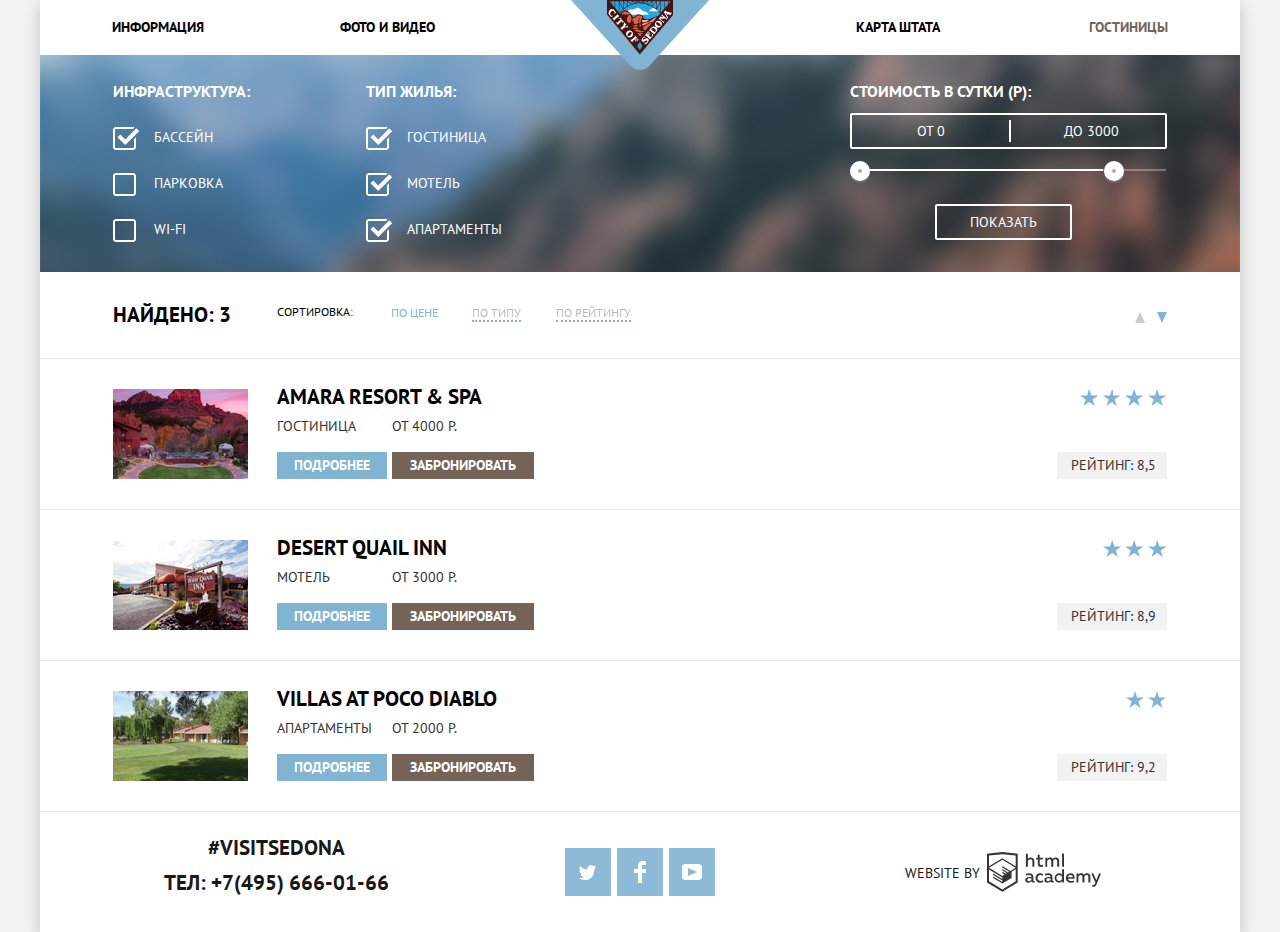
==== commit 38853eda: "Доступная разметка главной страницы" ====
--- a/catalog.html
+++ b/catalog.html
@@ -34,15 +34,15 @@
                 <legend>Инфраструктура:</legend>
                 <ul>
                     <li>
-                      <input class="checkbox" type="checkbox" name="pool" id="filter-pool" checked>
+                      <input class="checkbox visually-hidden" type="checkbox" name="pool" id="filter-pool" checked>
                       <label for="filter-pool">Бассейн</label>   
                     </li>
                     <li>
-                      <input class="checkbox" type="checkbox" name="parking" id="filter-parking">
+                      <input class="checkbox visually-hidden" type="checkbox" name="parking" id="filter-parking">
                       <label for="filter-parking">Парковка</label>
                     </li>
                     <li>
-                      <input class="checkbox" type="checkbox" name="wifi" id="filter-wifi">
+                      <input class="checkbox visually-hidden" type="checkbox" name="wifi" id="filter-wifi">
                       <label for="filter-wifi">Wi-Fi</label>
                     </li>
                   </ul>
@@ -51,15 +51,15 @@
                 <legend>Тип жилья:</legend>
                 <ul>
                   <li>
-                    <input class="checkbox" type="checkbox" name="hotel" id="filter-hotel" checked>
+                    <input class="checkbox visually-hidden" type="checkbox" name="hotel" id="filter-hotel" checked>
                     <label for="filter-hotel">Гостиница</label>
                   </li>
                   <li>
-                    <input class="checkbox" type="checkbox" name="motel" id="filter-motel" checked>
+                    <input class="checkbox visually-hidden" type="checkbox" name="motel" id="filter-motel" checked>
                     <label for="filter-motel">Мотель</label>
                   </li>
                   <li>    
-                    <input class="checkbox" type="checkbox" name="aparts" id="filter-aparts" checked>
+                    <input class="checkbox visually-hidden" type="checkbox" name="aparts" id="filter-aparts" checked>
                     <label for="filter-aparts">Апартаменты</label>
                   </li>
               </ul>
@@ -106,7 +106,7 @@
             </li>
           </ul>
           <div class="buttons-up-down">
-            <a href="" class="sorting-ascending"></a>
+            <a class="sorting-ascending"></a>
             <a href="" class="sorting-descending"></a>
           </div>
         </section>
@@ -142,8 +142,7 @@
                   <div class="list-buttons">
                     <a class="detailed" href="#">Подробнее</a>
                     <button class="reserve" type="submit">Забронировать</button>
-                  </div>
-                
+                  </div>                
                 </div>
                 <span class="rating">Рейтинг: 8,9</span>
             </li>
@@ -163,7 +162,7 @@
                 </div>
                 <span class="rating">Рейтинг: 9,2</span>
             </li>                
-        </ul>    
+          </ul>    
         </section>
       </main>
       <footer class="main-footer">    
@@ -178,7 +177,7 @@
             <ul class="social-icons">
               <li>
                 <a class="social-button twitter" href="#">
-                  <svg width="17" height="17" viewBox="0 0 17 17" fill="none" xmlns="http://www.w3.org/2000/svg">
+                  <svg aria-hidden="true" focusable="false" width="17" height="17" viewBox="0 0 17 17" fill="none" xmlns="http://www.w3.org/2000/svg">
                     <path d="M10.95 1.14409C12.635 0.648089 13.934 1.41409 14.527 2.32309C15.2 2.09209 15.858 1.84209 16.538 1.61509C16.5249 2.30145 16.2117 2.94761 15.681 3.38309C16.366 3.55309 16.985 2.89209 16.985 2.89209C16.816 3.89209 15.979 4.68009 15.422 4.91609C15.191 11.6661 12.247 16.1331 5.34501 15.9981H4.89901C4.48901 15.9981 0.735007 15.5381 0.00100708 14.1111C2.27201 14.3071 3.89401 13.6891 4.69401 12.9341C3.73401 12.6341 2.01501 12.4571 1.71501 9.98409C2.06401 10.0901 2.27901 10.2121 2.90501 10.1031C1.70501 9.24709 0.374007 8.53009 0.448007 6.33009C0.733007 6.65809 1.51501 6.86609 1.78801 6.80209C1.08501 6.56109 -0.181993 3.44209 0.894007 1.85009C2.71201 3.70409 4.62901 5.45609 8.04601 5.62309C8.25401 3.33009 9.18301 1.79309 10.95 1.14409Z" fill="white"/>
                   </svg>
                   <span class="visually-hidden">Twitter</span>
@@ -186,7 +185,7 @@
               </li>
               <li>
                 <a class="social-button facebook" href="#">
-                  <svg width="12" height="22" viewBox="0 0 12 22" fill="none" xmlns="http://www.w3.org/2000/svg">
+                  <svg aria-hidden="true" focusable="false" width="12" height="22" viewBox="0 0 12 22" fill="none" xmlns="http://www.w3.org/2000/svg">
                     <path d="M12 4V0H8C5.79086 0 4 1.79086 4 4V8H0V12H4V22H8V12H12V8H8V4H12Z" fill="white"/>
                   </svg>
                   <span class="visually-hidden">Facebook</span>
@@ -194,7 +193,7 @@
               </li>
               <li>
                 <a class="social-button youtube" href="#">
-                  <svg width="20" height="16" viewBox="0 0 20 16" fill="none" xmlns="http://www.w3.org/2000/svg">
+                  <svg aria-hidden="true" focusable="false" width="20" height="16" viewBox="0 0 20 16" fill="none" xmlns="http://www.w3.org/2000/svg">
                     <path fill-rule="evenodd" clip-rule="evenodd" d="M3 0H17C18.65 0 20 1.35 20 3V13C20 14.65 18.65 16 17 16H3C1.35 16 0 14.65 0 13V3C0 1.35 1.35 0 3 0ZM6.027 4.002V11.998L15.014 8L6.027 4.002Z" fill="white"/>
                   </svg>
                   <span class="visually-hidden">YouTube</span>
--- a/css/style.css
+++ b/css/style.css
@@ -412,6 +412,7 @@
   display: flex;
   justify-content: center;
   align-items: center;
+  margin-top: 2px;
 }
 .copyright-link:hover path, .copyright-link:focus path {
   fill: var(--basic-blue);
@@ -420,7 +421,8 @@
   fill: var(--copyright-active);
 }
 .copyright svg {
-  margin-left: 6px;
+  margin-left: 7px;
+  margin-top: 5px;
 }
 .visually-hidden {
   position: absolute;
@@ -467,7 +469,7 @@
   line-height: 21px;
   color: var(--basic-white);
   margin: 0;
-  margin-top: 24px;
+  margin-top: 25px;
   min-height: 145px;
 }
 .filter-facilities legend, .filter-type legend, .filter-cost legend {
@@ -481,10 +483,6 @@
 }
 .filter-type {
   flex-grow: 3;
-}
-
-.checkbox {
-  display: none;
 }
 
 .checkbox+label::before {
@@ -494,7 +492,7 @@
   height: 23px;
   vertical-align: top;
   background: url("../img/checkbox-off.svg") no-repeat;
-  margin-right: 16px;
+  margin-right: 14px;
   margin-bottom: 23px;
   margin-top: 0;
 }
@@ -507,6 +505,7 @@
 .checkbox:checked:disabled+label::before {
   background: url("../img/checkbox-on-disabled.svg");
 }
+
 .cost-range {
   border: 2px solid var(--basic-white);
   box-sizing: border-box;
@@ -537,12 +536,11 @@
   width: 58px;
   background-color: transparent;
   padding: 0;
-  padding-left: 0px;
   margin: 0;
 }
 
 .range-filter {
-  margin: 10px 0 0;
+  margin: 11px 0 0;
 }
 .range-controls {
   position: relative;
@@ -647,10 +645,10 @@
 .buttons-up-down {
   display: flex;
   justify-content: flex-end;
+  margin-top: 5px;
   width: 528px;
 }
 .sorting-ascending {
-  cursor: pointer;
   width: 0;
 	height: 0;
   margin-right: 12px;
@@ -766,6 +764,7 @@
   grid-row: 3/4;
   text-align: center;
   padding: 0;
+  padding-left: 3px;
   margin-top: 3px;
   display: flex;
   justify-content: center;
@@ -922,13 +921,28 @@
   width: 346px;
   padding-left: 12px;
 }
-.check-in-date::placeholder, .check-out-date::placeholder {
+.check-in-date::-webkit-input-placeholder, .check-out-date::-webkit-input-placeholder {
   color: var(--basic-black);
   font-family: inherit;
   font-size: 14px;
   line-height: 26px;
   font-weight: 700;
   text-transform: uppercase;
+}
+.check-in-date:focus::-webkit-input-placeholder, .check-out-date:focus::-webkit-input-placeholder {
+  color: transparent;
+}
+
+.check-in-date::-moz-placeholder, .check-out-date::-moz-placeholder {
+  color: var(--basic-black);
+  font-family: inherit;
+  font-size: 14px;
+  line-height: 26px;
+  font-weight: 700;
+  text-transform: uppercase;
+}
+.check-in-date:focus::-moz-placeholder, .check-out-date:focus::-moz-placeholder {
+  color: transparent;
 }
 .date-in::after, .date-out::after {
   content: "";
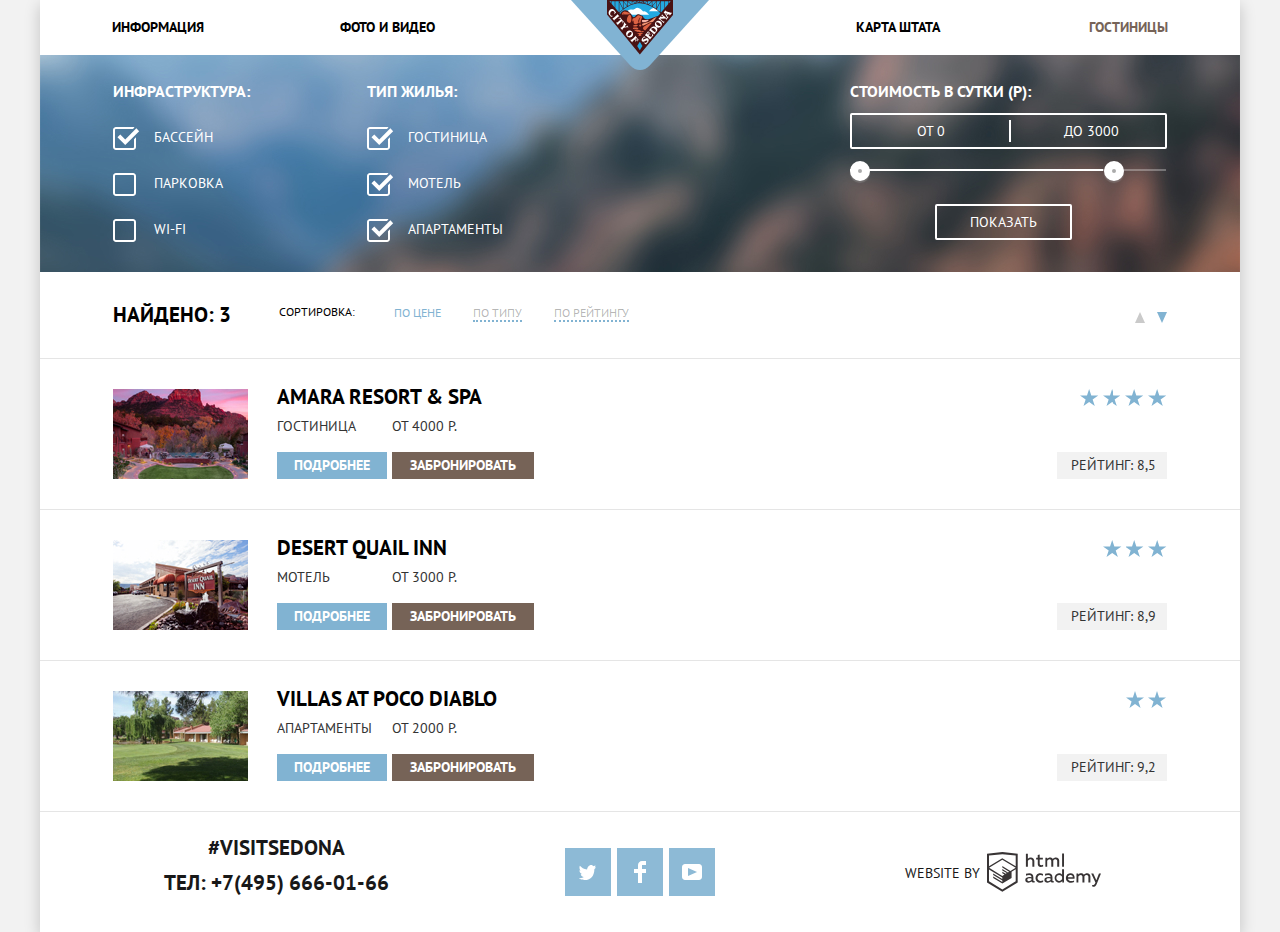
==== commit 7ce1c49f: "Доработки" ====
--- a/catalog.html
+++ b/catalog.html
@@ -8,7 +8,7 @@
     <link rel="apple-touch-icon" href="favicon-152.png">
     <link rel="manifest" href="manifest.webmanifest">
     <link rel="stylesheet" href="css/normalize.css">
-    <link rel="stylesheet" href="css/style.css">
+    <link rel="stylesheet" href="css/style.min.css">
   </head>
   <body class="page-body">
     <div class="container">
@@ -78,12 +78,12 @@
                         <input class="input-cost" type="number" name="max-cost" id="filter-max-cost" value="3000" min="0" max="4000">
                         </label>
                       </div>
-                      <div class="range-controls">
+                      <div class="range-controls" aria-label="Интерактивный фильтр диапазона цен">
                         <div class="scale">
                           <div class="bar" style="width: 80%; margin-left: 0%"></div>
                         </div>
-                        <div class="toggle toggle-min" tabindex="0" style="left: 0%"></div>
-                        <div class="toggle toggle-max" tabindex="0" style="left: 80%"></div>
+                        <div class="toggle toggle-min" tabindex="0" style="left: 0%" aria-label="Указатель минимальной цены"></div>
+                        <div class="toggle toggle-max" tabindex="0" style="left: 80%" aria-label="Указатель максимальный цены"></div>
                       </div>
                     </div>
                     <button class="filter-button" type="submit">Показать</button>      
@@ -106,8 +106,8 @@
             </li>
           </ul>
           <div class="buttons-up-down">
-            <a class="sorting-ascending"></a>
-            <a href="" class="sorting-descending"></a>
+            <a class="sorting-ascending" aria-label="По возрастанию"></a>
+            <a href="" class="sorting-descending" aria-label="По убыванию"></a>
           </div>
         </section>
         <section class="result">
@@ -125,8 +125,7 @@
                   <div class="list-buttons">
                     <a class="detailed" href="#">Подробнее</a>
                     <button class="reserve" type="submit">Забронировать</button>
-                  </div>
-                  
+                  </div>                  
                 </div>
                 <span class="rating">Рейтинг: 8,5</span>
             </li>
--- a/css/style.min.css
+++ b/css/style.min.css
@@ -0,0 +1 @@
+@keyframes bounce{0%{transform:translateY(-2000px)}to{transform:translateY(0)}}@keyframes shake{0%,to{transform:translateX(0)}10%,30%,50%,70%,90%{transform:translateX(-10px)}20%,40%,60%,80%{transform:translateX(10px)}}@font-face{font-family:"PT Sans";font-weight:400;font-style:normal;src:local("PT Sans"),url(../fonts/PTSans.woff) format("woff"),url(../fonts/PTSans.woff2) format("woff2")}@font-face{font-family:"PT Sans";font-weight:700;font-style:normal;src:local("PT Sans"),url(../fonts/PTSans-Bold.woff) format("woff"),url(../fonts/PTSans-Bold.woff2) format("woff2")}:root{--basic-white:#ffffff;--basic-black:#000000;--basic-blue:#81b3d2;--basic-grey:#F2F2F2;--add-grey:#eeeeee;--basic-brown:#766357;--special-brown-hover:#604E43;--special-brown-active:#503E33;--special-blue-hover:#669EC0;--special-blue-active:#5496BD;--special-disabled:#6A6A6A;--shadow-color:rgba(0, 1, 1, 0.2);--modal-shadow:rgba(0, 1, 1, 0.15);--special-grey:#333333;--rating-grey:#666666;--basic-line:#E5E5E5;--text-active:rgba(255, 255, 255, 0.3);--link-active:rgba(0, 0, 0, 0.3);--up-triangle:#cacaca;--toggle:#ABABAB;--toggle-shadow:rgba(171, 171, 171, 0.3);--copyright-active:#BDBBBC;--input-focus:#EBEBEB}.page{height:100%}.page-body{width:1200px;margin:0 auto;padding:0 40px;background-color:var(--basic-grey);font-family:"PT Sans","Arial",sans-serif;font-weight:400;font-size:14px;line-height:26px;color:var(--basic-black);text-transform:uppercase;min-height:100%}.container{margin:0 auto;background-color:var(--basic-white);padding:0;text-align:center;box-shadow:0 5px 15px var(--shadow-color);display:grid;grid-template-rows:min-content 1fr min-content}.site-navigation{list-style:none;padding:0;display:flex;flex-wrap:wrap;flex-direction:row;justify-content:flex-start}.site-navigation li{width:228px}.site-navigation li:nth-of-type(1),.site-navigation li:nth-of-type(2){display:flex;justify-content:flex-start}.site-navigation li:nth-of-type(1){padding-left:72px}.site-navigation li:nth-of-type(3){margin-left:auto;display:flex;justify-content:flex-end}.site-navigation li:nth-of-type(4){display:flex;justify-content:flex-end;padding-right:72px}.site-navigation a{text-decoration:none;color:var(--basic-black);font-weight:700}.site-navigation a:focus,.site-navigation a:hover{color:var(--basic-blue)}.site-navigation a:active{color:var(--basic-black);opacity:.3}.main-header{background-color:var(--basic-blue);background-image:url(../img/mask.svg),url(../img/index-bg.jpg);background-size:auto,1200px 509px;background-position:0 509px,0 55px;background-repeat:no-repeat;display:grid;grid-template-rows:min-content 1fr;align-items:center;min-height:564px}.main-header-logo{position:absolute;margin:0;padding:0;left:531px;bottom:-22px;top:0;width:138px;height:70px}.welcome-intro{justify-self:center;width:457px;height:351px}.main-navigation{background-color:var(--basic-white);min-height:55px;padding:0;position:relative}.intro{font-size:21px;font-weight:700;margin-top:43px;margin-bottom:0}.features-title{margin-top:43px;margin-bottom:52px}.features-list{padding:0;margin:0}.add-feature-list{padding:0}.feature-item{line-height:21px;list-style:none;background-color:var(--add-grey);padding:0;min-height:256px;width:400px}.main-feature-item{background-color:var(--basic-blue);color:var(--basic-white);display:flex;flex-wrap:wrap;width:1200px}.main-feature-item img{width:800px;height:256px;object-fit:contain}.add-feature-list,.add-feature-list li{background-color:var(--basic-white);color:var(--basic-black);margin:0}.features-list{display:grid;grid-template-columns:1fr 1fr 1fr;width:100%}.feature-description{width:400px;margin-top:47px;padding-bottom:30px}.feature-item:first-child{grid-column:1/4;height:auto}.main-feature-item{grid-column:1/4}.feature-item:nth-child(3){grid-column:1/2}.feature-item:nth-child(4){grid-column:2/3}.feature-item:nth-child(5){grid-column:3/4}.add-feature-list{display:flex;flex-wrap:wrap;justify-content:space-around;list-style:none;width:100%}.add-feature-item{width:400px;height:330px}.feature-item h3,.feature-item h4{font-size:21px;font-weight:700;line-height:21px}.feature-item h3{margin:0 0 26px}.feature-item h4{margin-top:0;margin-bottom:25px}.feature-item p{box-sizing:border-box;margin:0;padding-right:40px;padding-left:40px}.add-feature-item p{padding-left:50px;padding-right:50px}.feature-description p{margin-top:24px}.feature-description:nth-child(2){margin-top:50px}.feature-item img{width:800px;height:256px}.accomodation::before{content:url(../img/icon-accomodation.svg);display:block;margin-top:60px;margin-bottom:25px}.meals::before{content:url(../img/icon-meals.svg);display:block;margin-top:61px;margin-bottom:26px}.souvenirs::before{content:url(../img/icon-souvenirs.svg);display:block;margin-top:55px;margin-bottom:25px}.search,.search p{display:flex;align-items:center}.search{flex-direction:column;justify-content:center}.search h2{font-size:30px;font-weight:700;line-height:24px;margin-top:55px;margin-bottom:10px;padding-right:10px}.search p{width:435px;height:95px;line-height:24px;margin:0}.main-button{font-weight:700;font-size:21px;background-color:var(--basic-brown);color:var(--basic-white);font-family:inherit;line-height:26px;text-transform:uppercase;border:0;width:568px;margin-top:21px;padding:30px 0;text-decoration:none}.main-button:focus,.main-button:hover{background-color:var(--special-brown-hover);color:var(--basic-white);border:0}.main-button:active{background-color:var(--special-brown-active);color:var(--text-active);border:0}.main-footer{position:relative;overflow:hidden}.main-footer iframe,.main-footer img{width:1199px;height:584px;border:0;margin:0;padding:0}.main-footer img{height:594px}.contacts,.footer-contacts{min-height:120px;align-items:center}.footer-contacts,.main-footer img{position:absolute;bottom:0;left:0;right:0}.footer-contacts{font-weight:700;font-size:21px;background-color:var(--basic-white);opacity:.9;display:grid;grid-template-columns:1fr 1fr 1fr;grid-template-rows:120px;justify-content:center;padding:0 73px}.contacts{width:327px;margin:0;display:flex;flex-direction:column;justify-content:flex-start}.contacts p{margin:23px 0 0;padding-bottom:9px}.footer-contacts.catalog{margin-top:0;min-height:120px}.footer-phone{text-decoration:none;color:var(--basic-black)}.social{width:400px;flex-direction:row}.social,.social-button,.social-icons{display:flex;justify-content:center;align-items:center}.social-icons{flex-direction:row}.social-button{text-decoration:none;width:46px;height:48px;background-color:var(--basic-blue);margin-right:6px;text-align:center}.social-button:focus,.social-button:hover{background-color:var(--special-blue-hover)}.social-button:active{background-color:var(--special-blue-active)}.social-button.facebook:active,.social-button.twitter:active,.social-button.youtube:active{fill-opacity:.3}.social ul{list-style:none;padding:0;margin:0 0 0 5px}.copyright{font-weight:400;font-size:14px;line-height:26px;text-align:center;width:327px;position:relative;display:flex;justify-content:center;align-items:center;margin:2px 0 0}.copyright-link:focus path,.copyright-link:hover path{fill:var(--basic-blue)}.copyright-link:active path{fill:var(--copyright-active)}.copyright svg{margin-left:7px;margin-top:5px}.visually-hidden{position:absolute;clip:rect(0 0 0 0);width:1px;height:1px;margin:-1px}.catalog-header{padding:0;display:grid}.catalog-content,.catalog-header,.content{background-color:var(--basic-white)}.catalog-content{display:grid;grid-template-rows:min-content min-content 1fr}.main-footer .catalog{position:relative}.filter{background-color:var(--basic-blue);background-image:url(../img/filter-bg.jpg);background-repeat:no-repeat;padding:0 73px;min-height:217px}.form-filter{margin-top:26px;display:flex;flex-wrap:wrap;justify-content:space-between}.filter-cost,.filter-facilities,.filter-type{border:0;text-align:left;padding:0;margin:0;width:254px}.filter-facilities ul,.filter-type ul{list-style:none;padding:0;line-height:21px;color:var(--basic-white);margin:25px 0 0;min-height:145px}.filter-facilities li,.filter-type li{margin-bottom:23px}.filter-cost legend,.filter-facilities legend,.filter-type legend{font-size:16px;line-height:21px;font-weight:700;color:var(--basic-white)}.filter-cost{margin-left:auto}.checkbox+label::before{content:"";display:inline-block;width:27px;height:23px;vertical-align:top;background:url(../img/checkbox-off.svg) no-repeat;margin-right:14px;margin-top:0}.checkbox+label{padding:5px 5px 8px;margin-left:-5px}.checkbox:focus+label{outline:2px solid var(--basic-blue);outline-offset:-2px}.checkbox:checked+label::before{background:url(../img/checkbox-on.svg)}.checkbox:disabled+label::before{background:url(../img/checkbox-off-disabled.svg)}.checkbox:checked:disabled+label::before{background:url(../img/checkbox-on-disabled.svg)}.cost-range,.input-cost{color:var(--basic-white);line-height:21px}.cost-range{border:2px solid var(--basic-white);border-radius:2px;width:317px;height:36px;position:relative;display:flex;justify-content:space-between;align-items:center;padding:0 20px 0 65px;box-sizing:border-box}.cost-range svg{position:absolute;top:5px;left:157px}.input-cost{font:inherit;border:0;width:58px;background-color:transparent;padding:0;margin:0}.range-filter{margin:11px 0 0}.range-controls{position:relative}.range-controls .toggle,.range-controls .toggle:hover{position:absolute;top:-8px;left:0;width:4px;height:4px;background-color:var(--toggle);border:8px solid var(--basic-white);border-radius:50%;box-shadow:0 2px 1px 0 var(--toggle-shadow);cursor:pointer}.range-controls .toggle:hover{width:5px;height:5px;border:9px solid var(--basic-white)}.range-controls .toggle-max{left:160px}.range-controls .scale{height:2px;width:316px;background-color:var(--text-active);margin-top:20px}.range-controls .bar{height:2px;background-color:var(--basic-white);width:80%}.filter-button{font-family:inherit;font-size:14px;font-weight:400;line-height:21px;color:var(--basic-white);border:2px solid var(--basic-white);box-sizing:border-box;border-radius:2px;background-color:transparent;text-transform:uppercase;width:137px;min-height:36px;margin-top:33px;margin-left:85px}.filter-button:focus,.filter-button:hover{color:var(--basic-black);background-color:var(--basic-white)}.site-navigation-current a,.site-navigation-current a:active,.site-navigation-current a:hover{color:var(--basic-brown)}.sorting,.sorting-buttons{display:flex;align-items:center}.sorting{padding:0 73px;min-height:86px;justify-content:space-between}.sorting-buttons{list-style:none;font-size:12px;line-height:18px;margin:0;justify-content:flex-start;padding:0 0 5px 25px}.sorting-buttons a{text-decoration:none;color:var(--link-active);border-bottom:2px dotted var(--basic-blue);padding:0;margin:0 32px 0 0}.sorting-buttons .current-sorting{color:var(--basic-blue);border:0}.sorting span{display:inline-block;width:75px;padding-left:30px;padding-right:15px;padding-bottom:6px;font-size:12px;line-height:18px;vertical-align:middle}.sorting-buttons a:focus,.sorting-buttons a:hover{color:var(--basic-blue)}.sorting-buttons a:active{color:var(--basic-black);border-bottom:none}.buttons-up-down{display:flex;justify-content:flex-end;margin-top:5px;margin-left:auto}.sorting-ascending,.sorting-descending{width:0;height:0;border-left:5.5px solid transparent;border-right:5.5px solid transparent}.sorting-ascending{margin-right:12px;border-bottom:11px solid var(--up-triangle)}.sorting-descending{cursor:pointer;border-top:11px solid var(--basic-blue)}.sorting-ascending:disabled{border-bottom:11px solid var(--up-triangle)}.sorting-descending:hover{border-top:11px solid var(--basic-black)}.sorting-descending:active{border-top:11px solid var(--basic-blue)}.sorting label,.sorting-number{font-family:inherit;border:0;margin:0}.sorting-number{color:var(--basic-black);font-size:21px;font-weight:700;width:30px;padding:0 0 0 5px;background-color:transparent;text-align:left}.sorting label{padding:0}.result-list{list-style:none;text-align:left;padding:0;margin:0}.result-item-name,.sorting label{font-size:21px;font-weight:700;color:var(--basic-black)}.result-item-name{text-decoration:none}.item-info h3{padding:0;margin:-5px 0 0}.result-item-name:hover,.result-item:focus{color:var(--basic-blue)}.result-item-name:active{color:var(--link-active)}.result-list span{line-height:21px;color:var(--special-grey)}.result-item{border-top:1px solid var(--basic-line);display:grid;grid-template-columns:min-content 1fr min-content;grid-template-rows:1fr 1fr 1fr;padding:30px 73px}.item-picture{grid-column:1/2;grid-row:1/4;margin-right:29px;width:135px;height:90px;object-fit:contain}.item-info{grid-column:2/3;grid-row:1/4}.stars{color:var(--basic-white);grid-column:3/4;grid-row:1/2;justify-self:end;display:block;background:url(../img/star.svg) space;background-position:top;height:22px}.result-item:last-child{border-bottom:1px solid var(--basic-line)}.rating{color:var(--rating-grey);display:block;border:0;box-sizing:border-box;background-color:var(--basic-grey);width:110px;height:27px;line-height:21px;grid-column:3/4;grid-row:3/4;text-align:center;padding:0 0 0 3px;margin-top:3px;display:flex;justify-content:center;align-items:center}.stars.stars-4{width:87px;color:transparent}.stars.stars-2,.stars.stars-3{width:64px;color:transparent}.stars.stars-2{width:41px}.item-price{padding:0;margin:5px 0 15px}.item-price span{margin-right:5px;width:110px}.item-price,.list-buttons{display:flex}.detailed{margin-right:5px;width:110px;background-color:var(--basic-blue);text-decoration:none;color:var(--basic-white);line-height:21px;font-weight:700;text-align:center;padding-top:3px}.detailed:focus,.detailed:hover{background-color:var(--special-blue-hover)}.detailed:active{background-color:var(--special-blue-active);color:var(--text-active)}.reserve{width:142px;min-height:27px;font-family:inherit;text-transform:uppercase;color:var(--basic-white);line-height:21px;font-weight:700;border:0;background-color:var(--basic-brown)}.reserve:focus,.reserve:hover{background-color:var(--special-brown-hover)}.reserve:active{background-color:var(--special-brown-active);color:var(--text-active)}.modal{background-color:var(--basic-white);width:568px;height:395px;box-shadow:0 7px 15px var(--modal-shadow);position:absolute;left:316px;top:0;display:block;animation:bounce .6s}.modal.popup-hidden{display:none}.modal-error{animation:shake .6s}.search-form{box-sizing:border-box;padding:55px;width:568px;height:395px;display:flex;flex-direction:row;flex-wrap:wrap}.search-button{width:458px;height:58px;background-color:var(--basic-blue);padding:0;margin:26px 0 0;text-transform:uppercase;font-family:inherit;font-size:21px;line-height:26px;font-weight:700;color:var(--basic-white);border:0}.search-button:focus,.search-button:hover{background-color:var(--special-blue-hover)}.search-button:active{background-color:var(--special-blue-active);color:var(--text-active)}.search-form input,.search-form label{font-family:inherit;font-size:14px;font-weight:700;line-height:26px}.search-form label{text-transform:uppercase;text-align:left;color:var(--basic-black);padding:0;position:relative;display:flex;justify-content:space-between;align-items:center;margin:0 0 28px}.search-form input{padding-top:6px;padding-bottom:6px;box-sizing:border-box;border:0;outline:0;background-color:var(--basic-grey)}.search-form input:hover{background-color:var(--input-focus)}.search-form input:focus{background-color:var(--basic-white);outline:2px solid var(--basic-line)}.date-in,.date-out{width:458px}.check-in-date,.check-out-date{width:346px;padding-left:12px;color:var(--basic-black);font-family:inherit;font-size:14px;line-height:26px;font-weight:700;text-transform:uppercase}.check-in-date::-webkit-input-placeholder,.check-out-date::-webkit-input-placeholder{color:var(--basic-black);font-family:inherit;font-size:14px;line-height:26px;font-weight:700;text-transform:uppercase}.check-in-date:focus::-webkit-input-placeholder,.check-out-date:focus::-webkit-input-placeholder{color:transparent}.check-in-date::-moz-placeholder,.check-out-date::-moz-placeholder{color:var(--basic-black);opacity:1;font-family:inherit;font-size:14px;line-height:26px;font-weight:700;text-transform:uppercase;vertical-align:bottom}.check-in-date:focus::-moz-placeholder,.check-out-date:focus::-moz-placeholder{color:transparent}.calendar:hover path{fill:var(--basic-black)}.calendar:active path{fill:var(--basic-blue)}.calendar{border:0;position:absolute}.calendar.in{right:58px;top:61px}.calendar.out{right:58px;top:128px}.adults{padding:0}.adults,.kids{width:114px;color:var(--basic-black);font-family:inherit;font-size:14px;line-height:26px;font-weight:700;text-transform:uppercase;text-align:center}.adults-number,.kids-number{width:226px;position:relative}.kids-number{width:232px}.adults::-webkit-inner-spin-button,.adults::-webkit-outer-spin-button,.input-cost::-webkit-inner-spin-button,.input-cost::-webkit-outer-spin-button,.kids::-webkit-inner-spin-button,.kids::-webkit-outer-spin-button{-webkit-appearance:none}.adults,.input-cost,.kids,.sorting-number{-moz-appearance:textfield}.decrease,.increase{border:0;width:15px;height:15px;padding:0;margin:0;background-color:transparent;background-position:50% 50%;background-repeat:no-repeat;position:absolute;display:flex;justify-content:center;align-items:center}.adults-number .increase{left:200px;top:12px}.adults-number .decrease{left:125px;top:12px}.kids-number .increase{left:205px;top:12px}.kids-number .decrease{left:130px;top:12px}.kids-number label{padding-left:52px;box-sizing:border-box}.decrease:focus rect,.decrease:hover rect,.increase:focus path,.increase:hover path{fill:var(--basic-black)}.decrease:active rect,.increase:active path{fill:var(--basic-blue)}.search-form-content .modal{position:relative;margin-top:50px;margin-bottom:50px;animation:none}